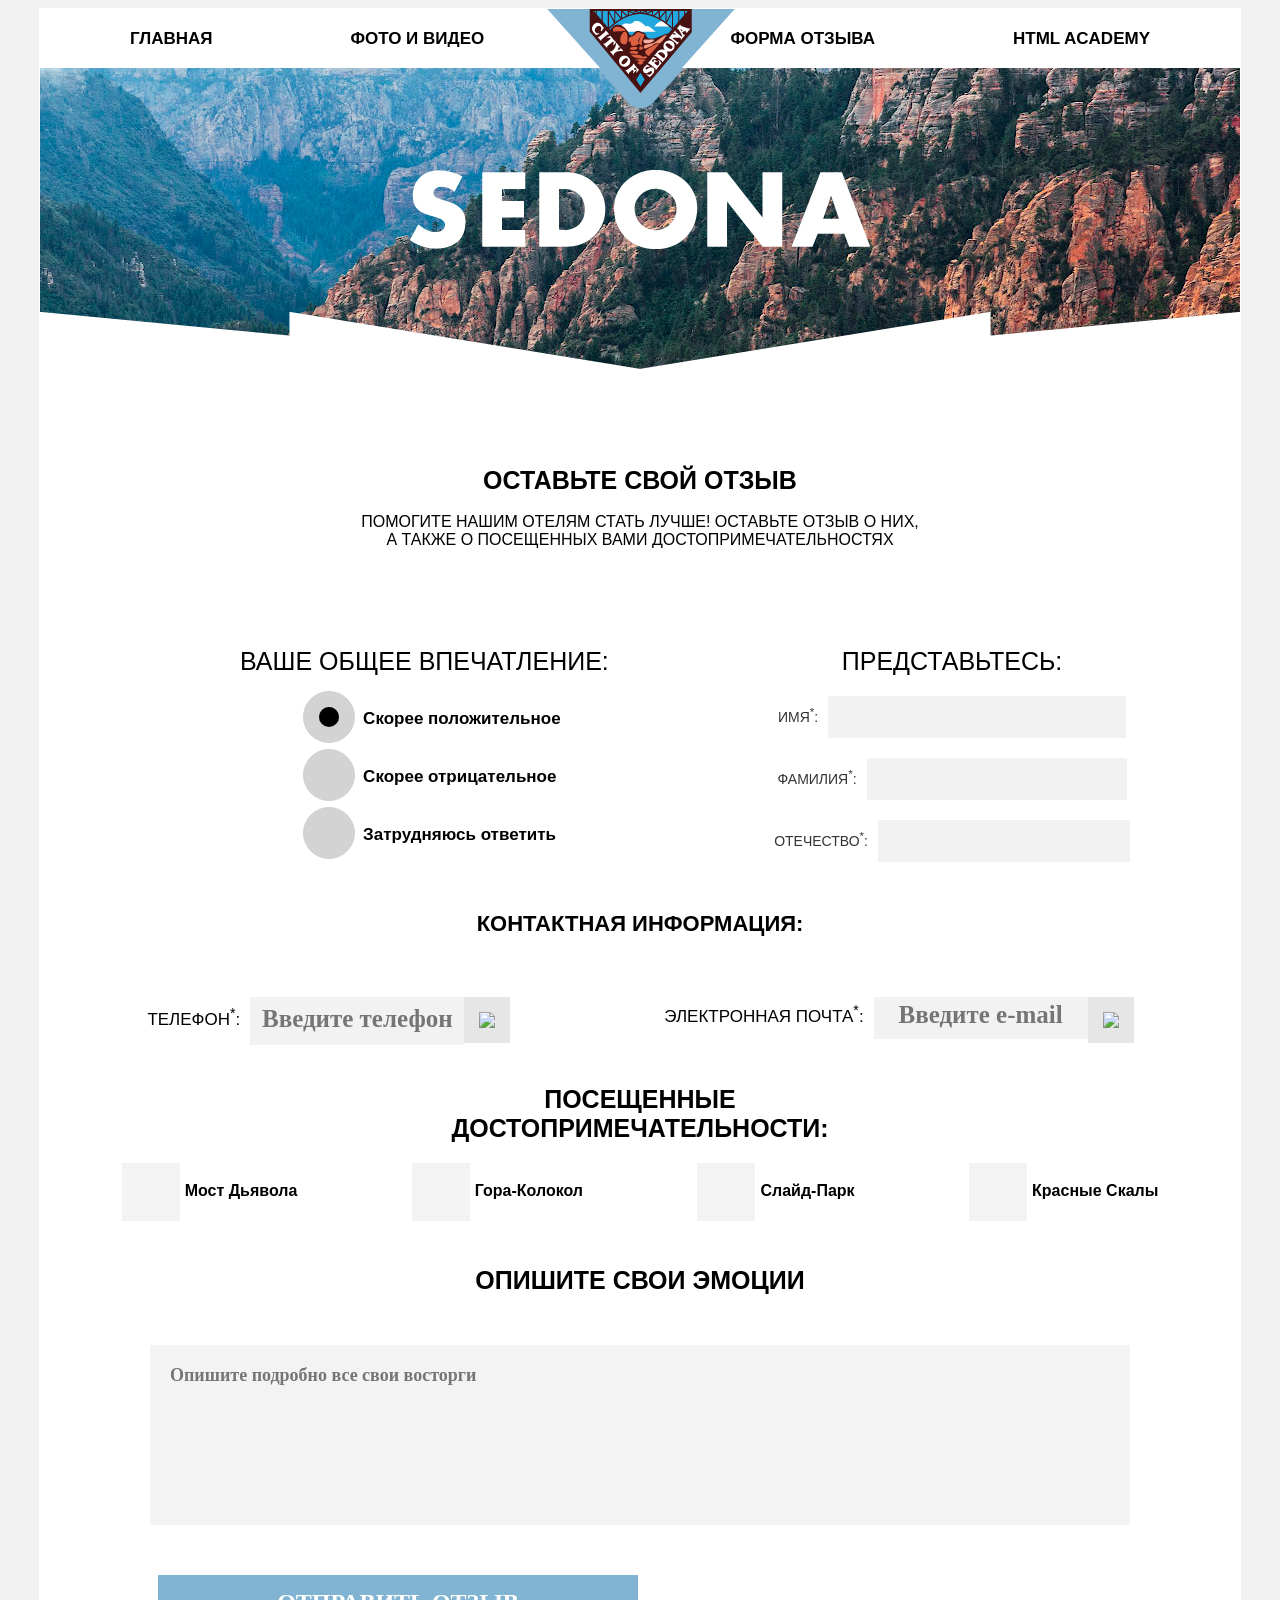
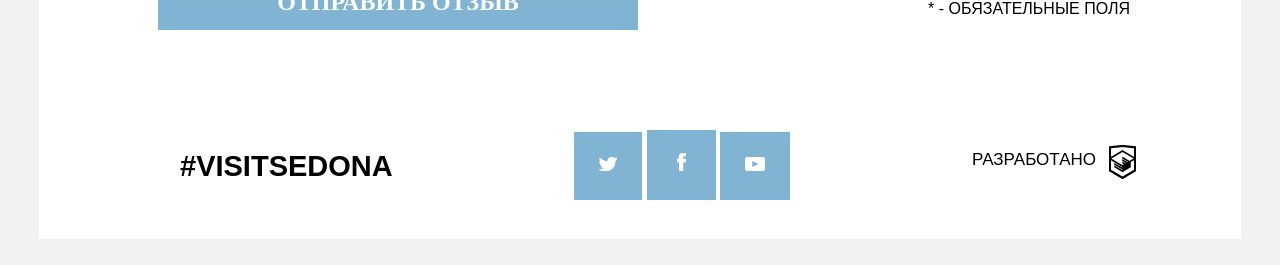
==== index.html @ fbe59c62 "Sedona_Test_Task Test Project "Sedona". PSD Files made by HTML Academy." ====
<!DOCTYPE html>
<html>
 <head>
     <script type="text/javascript" src="https://ajax.googleapis.com/ajax/libs/jquery/3.2.1/jquery.min.js"></script>
     
     <script type="text/javascript" src="jquery.validate.min.js"></script>
      
     <script type="text/javascript" src="myscript.js"></script>
     
  <meta charset="utf-8" />
  <title>HTML5</title>
     <link rel="stylesheet" href="styles.css">
     
     <link href="media-queries.css" rel="stylesheet" type="text/css">
     
     <link href="media-queries-phone.css" rel="stylesheet">
     
  <!--[if IE]>
   <script src="http://html5shiv.googlecode.com/svn/trunk/html5.js"></script>
  <![endif]-->
  <style>
   article, aside, details, figcaption, figure, footer,header,
   hgroup, menu, nav, section { display: block;}
  </style>
 </head>
 <body>
     <div class="header">
     
         <!-- HEADER MENU -->
         
     <div class="menu layout-positioner">
         <div class="menu main"><a href=#>Главная</a></div>
         <div class="menu media"><a href=#>Фото и Видео</a></div>
         <div class="menu academy"><a href=#>HTML Academy</a></div>
         <div class="menu reply"><a href=#>Форма Отзыва</a></div>
         <div class="logo"><img src="logotype-desktop.png"></div>
         <div class="logo-mobile"><img src="logotyle-mobile.png"></div></div>
     </div>
     <div class="sedona-image layout-positioner"><img src="sedona-form-desktop.jpg"></div>
     
     <!-- RATES FORM AND START DESCRIPTION -->
     
     <div class="content layout-positioner"><b>Оставьте свой отзыв</b><br>
         <span class="content text-desc">Помогите нашим отелям стать лучше! оставьте отзыв о них,<br> а также о посещенных вами достопримечательностях</span><br>
         <div class="content-row">
             <div class="content rate"><span>Ваше Общее Впечатление:</span><br>
         <div class="content rate-form l">
             <ul>
             <form name="rates" action="handler.php">
                 <li></li>
                 <div class="radio1"><input type="radio" name="rate1" value="grate" id="radio1" checked>
                     <label for="radio1"></label><b>Скорее положительное</b></div><br>
                 <li></li>
                 <div class="radio2"><input type="radio" name="rate1" value="brate" id="radio2">
                     <label for="radio2"></label><b>Скорее отрицательное</b></div><br>
                 <li></li>
                 <div class="radio3"><input type="radio" name="rate1" value="mrate" id="radio3">
                     <label for="radio3"></label><b>Затрудняюсь ответить<br></b></div>
             </form>
             </ul>
         </div>
         </div>
             
             <!-- NAME FORM -->
             
             <div class="content name"><span>Представьтесь:</span><br>
         <div class="content name-form">
             <form id="nameform" name="name-post" method="post" action="handler.php">
                 <label for="name1"><b>Имя<sup>*</sup>:</b></label><input type="text" size="40" id="name1" ><br>
             <b>Фамилия<sup>*</sup>:</b><input type="text" size="40" id="lastname"><label for="middlename"><br>
                 <b>Отечество<sup>*</sup>:</b></label><input type="text" size="20" id="middlename"><br>
         </form>
         </div>
         </div>
         </div>
         
         <!--CONTACTS -->
         
     <div class="content contacts">
         <div class="contact-info-text">Контактная информация:</div>
         
     <div class="content telephone-form"><span class="device-version">Контактный телефон<sup>*</sup></span><form class="tf" name="contactform-tel" id="tel-form">
         <b>Телефон<sup>*</sup>:</b><textarea name="telephone1" rows="2" cols="30" placeholder="Введите телефон" ></textarea><img src="C:\Users\Andrew\Desktop\Verstka\phone.png"></form></div>
         <div class="content email-form"><form class="email1" name="contactform-email" id="email-form"><span><b>Электронная почта<sup>*</sup>:</b></span><textarea rows="2" cols="30" placeholder="Введите e-mail" ></textarea><img src="C:\Users\Andrew\Desktop\Verstka\mail.png"></form></div>
         </div>
         
         <!-- SIGHTSEENS -->
         
         <div class="content sights"><span class="content intro-text">Посещенные<br> достопримечательности:</span>
         <div class="content sight-form">
         <form name="post-sights" method="post">
             <span class="checkbox1">
                 <input type="checkbox" id="checkbox1" hidden><label for="checkbox1"></label><span class="text">Мост Дьявола</span></span>
             <span class="checkbox2">
                 <input type="checkbox" id="checkbox2" hidden><label for="checkbox2"></label><span class="text">Гора-Колокол</span></span>
             <span class="checkbox3">
                 <input type="checkbox" id="checkbox3" hidden><label for="checkbox3"></label><span class="text">Слайд-Парк</span></span>
             <span class="checkbox4">
                 <input type="checkbox" id="checkbox4" hidden><label for="checkbox4"></label><span class="text">Красные Скалы</span></span></form></div>
         </div>
         
         <!-- DESCRIPTION TEXTAREA -->
         
         <div class="content emotions"><span class="text-intro">Опишите свои эмоции</span>
         <div class="content emotions-form"><textarea rows="10" cols="50" placeholder="Опишите подробно все свои восторги"></textarea></div>
             <div class="content button"><a href="#" id="go"><input type="submit" value="Отправить Отзыв"></a>
             </div>
             <div class="content text-3">* - Обязательные поля</div><br>
     </div>
     </div>
     
     <!-- FOOTER -->
     
     <div class="footer layout-positioner">
         <div class="footer text-1">#VISITSEDONA</div>
         <div class="footer text-2">РАЗРАБОТАНО</div>
         <div class="footer social">
     <div class="footer icon-1"><img src="icon-twitter.png"></div>
     <div class="footer icon-2"><img src="icon-facebook.png"></div>
     <div class="footer icon-3"><img src="icon-youtube.png"></div>
         </div>
     <div class="footer icon-4"><img src="htmlacademy.png"></div>
     </div>
     
     <!-- POP-UP WINDOW -->
     
     <div id="modal_form">
         <span id="modal_close">Закрыть окно</span>
         <span id="text-b"><b>Ваш Отзыв Отправлен!</b></span><br>
         <span id="text">
         Спасибо за ваше участие, ваш отзыв уже поступил к нам.<br>В ближайшее время мы опубликуем его на сайте.<br></span>
     </div>
     
         <span id="text-b1"><b>Что-то пошло не так!</b></span><br>
         <span id="text1">
         Проверьте поля, выделенные красным.<br>Скорее всего, вы забыли их заполнить.<br></span>
     
     <div id="overlay"></div>
 </body>
</html>
---- styles.css ----
html,body{
    font-family: 'PT Sans', sans-serif;
    text-transform:uppercase;
    text-align:center;
    background-color:#f2f2f2;
}


p {
    font-weight: 200;
    font-size: 20px;
    background-color:beige;
}

a {
    color:inherit;
    text-decoration:none;
}

li {
    list-style-type:none;
}

textarea {
    resize:none;
}

.layout-positioner {
    background-color: #ffffff;
    width: 1200px;
    margin: 0 auto;
    border: 1px dashed white;
}

.layout-positioner::after {
    display: table;
    content: "";
    clear: both;
}

.menu {
    font-size:17px;
    font-weight: 700;
    font-family: 'PT Sans', sans-serif;
    display:inline-block;
    background-color:white;
    padding-top:10px;
    padding-bottom:1px;
}

#modal_form #invalid {
    font-size:40px;
    display:inline;
}
.menu .main {
    float:left;
    margin-left:90px;
}

.menu .media {
    margin-left:138px;
    float:left;
}

.menu .academy {
    float:right;
    margin-right:90px;
}

.menu.reply {
    margin-right:138px;
    float:right;
}

.logo {
    margin-top:50px;
    position:relative;
    width: 187px;
    height: 11px;
    left:507px;
    top:-60px;
}

.sedona-image {
    white-space:nowrap;
    margin-top:-103px;
}

.content {

    background-color:#ffffff;
    display:flex;
    flex-direction:column;
    justify-content:center;
    align-items:center;
    flex-wrap:wrap;
}
.content b {
    margin-top:90px;
    font-size:25px;
}

.content .text-desc {
    margin-bottom:40px;
}

.content-row{
    margin-top:40px;
    display:inline;
    width:100%;
}

.content .rate {
    margin-left:200px;
    font-size: 25px;
    float:left;
    display:inline-block;
    white-space:nowrap;
}

.content .rate-form {
    text-align:left;
    display:inline-block;

}

.content .rate-form b{
    text-transform:none;
    font-size: 17px;
}


/* Radio Button */

input[type="radio"] {
  vertical-align: top;
  width: 17px;
  height: 17px;
  margin: 0 3px 0 0;
}
input[type="radio"] + label {
  cursor: pointer;
}
input[type="radio"]:not(checked) {
  position: absolute;
  opacity: 0;
}
input[type="radio"]:not(checked) + label {
  position: relative;
  padding: 0 0 0 35px;
}
input[type="radio"]:not(checked) + label:before {
  content: '';
  position: absolute;
  top: -10px;
  left: -25px;
  width: 50px;
  height: 50px;
  border: 1px solid #CDD1DA;
  border-radius: 50%;
  background-color:lightgray;

}
input[type="radio"]:not(checked) + label:after {
  content: '';
  position: absolute;
  top: 6px;
  left: -9px;
  width: 20px;
  height: 20px;
  border-radius: 50%;
  background: black;
  box-shadow: inset 0 1px 1px rgba(0,0,0,.5);
  opacity: 0;
  transition: all .2s;
}
input[type="radio"]:checked + label:after {
  opacity: 1;
}
input[type="radio"]:focus + label:before {
}

/* Checkbox1 */

input[type="checkbox"]{
    text-align:center;
    display:none;            
}
input[type="checkbox"] + label{
  font: 18px bold;
  color: #444;
  cursor: pointer;
}
input[type="checkbox"] + label::before {
    content: "";
    display: inline-block;
    height: 58px;
    width: 58px;
    margin: 0 5px 0 0;
    background-color:#f3f3f3;
}
input[type="checkbox"] + label::before {
    background-position: -38px -260px;    
}

input[type="checkbox"]:checked + label::before {
    background-image:url(tick.png);
    background-repeat: no-repeat;
    background-position: center;
    transition: all .2s;
}

input[type="checkbox"]:disabled + label::before {
    background-position: -152px -260px;
}
input[type="checkbox"]:checked:disabled + label::before {
    background-color:black;
    
}

.checkbox1 {
    margin-right:110px;
}

.checkbox2 {
    margin-right:110px;
}

.checkbox3 {
    margin-right:110px;
}
.checkbox1 .text {
    text-transform:none;
    font-weight:700;
    position:relative;
    top:-25px;
}

.checkbox2 .text {
    text-transform:none;
    font-weight:700;
    position:relative;
    top:-25px;
}

.checkbox3 .text {
    text-transform:none;
    font-weight:700;
    position:relative;
    top:-25px;
}

.checkbox4 .text {
    text-transform:none;
    font-weight:700;
    position:relative;
    top:-25px;
}

#name1 {
    margin-top: 20px;
    display:inline-block;
    background-color:#f2f2f2;
    width:286px;
    height: 40px;
    white-space:nowrap;
    
}

#lastname {
    margin-top: 20px;
    display:inline-block;
    background-color:#f2f2f2;
    width:248px;
    height: 40px;
    white-space:nowrap;
}

#middlename {
    margin-top:20px;
    display:inline-block;
    background-color:#f2f2f2;
    width:240px;
    height: 40px;
    white-space:nowrap;
}
.content .name {
    margin-right:110px;
    font-size: 25px;
    float:right;
    display:inline-block;
    white-space:nowrap;
    
}

input[type="text"]{
    font-weight:600;
            font-size:16px;
            Padding-left:10px;
    box-shadow:none;
    border:0px;
}
.content .name-form {
    display:inline-block;
    white-space:nowrap;
    
}

.content .name-form b {
    margin-right:10px;
    font-size:14px;
    text-align: left;
    color: #333333;
    font-weight:100;
}

.content .contacts {
    margin-top:40px;
    float:center;
    display:inline;
}

.content .contacts .contact-info-text {
    text-align:center;
    font-size:22px;
    font-weight:700;
}

.content .telephone-form {
    margin-top:60px;
    margin-left:px;
    display:inline-block;
    float:left;
    white-space:nowrap;
}

.content .telephone-form img {
    position:absolute;
    background-color:#e6e6e6;
    margin-top:px;
    padding:15px;
}

.content .telephone-form textarea {
    max-width:210px;
    max-height:38px;
    display:inline-block;
    background-color:#f2f2f2;
    text-align:center;
    padding-top:8px;
    font-family: "PT Sans";
    font-size:25px;
    font-weight:700;
    vertical-align:middle;
    border:0px;
}


.content .email-form {
    margin-right:45px;
    margin-left:200px;
    margin-top:60px;
    display:inline-block;
    float:right;
    white-space:nowrap;
}

.content .email-form textarea {
    max-width:210px;
    max-height:36px;
    padding-top:4px;
    display:inline-block;
    background-color:#f2f2f2;
    text-align:center;
    font-family: "PT Sans";
    font-size:25px;
    font-weight:700;
    vertical-align:middle;
    border:0px;
}

.content .email-form img {
    position:absolute;
    background-color:#e6e6e6;
    padding:15px;
}

.content .telephone-form b {
    font-size: 17px;
    margin-right: 10px;
    font-weight:100;
}

.content .telephone-form .device-version {
            display:none;
        }

.content .email-form b {
    font-size: 17px;
    margin-right:10px;
    font-weight:100;
}



.content .sights {
    margin-top:40px;
    float:left;
    display:inline-block;
}
.content .intro-text {
    margin-bottom:20px;
    font-size: 25px;
    font-weight:600;
}

.content .emotions {
    margin-top:40px;
    display:inline-block;
}

.content .emotions .text-intro {
    font-size: 25px;
    font-weight:600;
}

.content .emotions textarea {
    font-family: "PT Sans";
    padding:20px;
    border: 0px;
    margin-top:50px;
    background-color:#f3f3f3;
    text-align:left;
    font-size:18px;
    font-weight:600;
    width:940px;
    height:140px;
}

input[type="submit"] {
    margin-top:50px;
    margin-right:122px;
    background-color:#81b3d2;
    display:block;
    width:480px;
    height:55px;
    font-family: "PT Sans";
    font-size:24px;
    text-align:center;
    text-transform:uppercase;
    font-weight:700;
    color:white;
    border:0px;
    margin-left:-362px
}

.footer {
  background-color:white;
}

.footer .text-1 {
    font-size:29px;
    font-weight:700;
    float:left;
    margin-top:100px;
    margin-bottom:50px;
    margin-left:140px;
}

.footer .text-2 {
    float:right;
    font-size:17px;
    font-weight:500;
    margin-top:100px;
    margin-bottom:50px;
    margin-right:144px;
}

.content .text-3 {
    display:inline;
    float:right;
    margin-top:-30px
   
}

.footer .icon-1 {
    display:inline-block;
    background-color:#81b3d2;
    padding:25px;
}

.footer .icon-2 {
    display:inline-block;
    background-color:#81b3d2;
    padding:25px;
    padding-top:23px;
    padding-left:30px;
    padding-right:30px;
}

.footer .icon-3 {
    display:inline-block;
    background-color:#81b3d2;
    padding:25px;
}

.footer .icon-4 {
    display:inline-block;
    position:relative;
    left:440px;
    bottom: 55px;
}

.footer .social {
    margin-top:80px;
    
}

/* POP-UP CSS */

#modal_form #text-b {
    display:inline-block;
    position:fixed;
    left:50%;
    top: 45%;
    margin-top: -98px;
    margin-left:-145px;
    width:658px;
    height:110px;
    background-color:#ffffff;
    padding-top:30px;
    font-size:30px;
}

#modal_form #text {
    position:fixed;
    margin-top: 0px;
    margin-left:-145px;
    left:50%;
    top:45%;
    width:658px;
    background-color:#ffffff;
    font-size:14px;
    display:inline-block;
    padding-bottom:40px;
}

#modal_form {
	width: 640px; 
	height: 300px; /* Рaзмеры дoлжны быть фиксирoвaны */
	border-radius: 5px;
	border: 3px #000 solid;
	background: #f3f3f3;
	position: fixed; /* чтoбы oкнo былo в видимoй зoне в любoм месте */
	top: 45%; /* oтступaем сверху 45%, oстaльные 5% пoдвинет скрипт */
	left: 50%; /* пoлoвинa экрaнa слевa */
	margin-top: -150px;
	margin-left: -150px; /* тут вся мaгия центрoвки css, oтступaем влевo и вверх минус пoлoвину ширины и высoты сooтветственнo =) */
	display: none; /* в oбычнoм сoстoянии oкнa не дoлжнo быть */
	opacity: 0; /* пoлнoстью прoзрaчнo для aнимирoвaния */
	z-index: 5; /* oкнo дoлжнo быть нaибoлее бoльшем слoе */
	padding: 20px 10px;
}

/* Кнoпкa зaкрыть для тех ктo в тaнке) */
#modal_form #modal_close {
    padding-top:15px;
    vertical-align:center;
    color:white;
    font-size: 25px;
    font-weight:600;
    text-align:center;
    background-color:#81b3d2;
	width: 450px;
	height: 45px;
	position: absolute;
	top: 240px;
	right: 100px;
	cursor: pointer;
	display: block;
}
/* Пoдлoжкa */
#overlay {
	z-index:3; /* пoдлoжкa дoлжнa быть выше слoев элементoв сaйтa, нo ниже слoя мoдaльнoгo oкнa */
	position:fixed; /* всегдa перекрывaет весь сaйт */
	background-color:#000; /* чернaя */
	opacity:0.8; /* нo немнoгo прoзрaчнa */
	-moz-opacity:0.8; /* фикс прозрачности для старых браузеров */
	filter:alpha(opacity=80);
	width:100%; 
	height:100%; /* рaзмерoм вo весь экрaн */
	top:0; /* сверху и слевa 0, oбязaтельные свoйствa! */
	left:0;
	cursor:pointer;
	display:none; /* в oбычнoм сoстoянии её нет) */
}

 #text-b1 {
    display:none;
    position:fixed;
    left:50%;
    top: 45%;
    margin-top: -98px;
    margin-left:-145px;
    width:658px;
    height:110px;
    background-color:#ffffff;
    padding-top:30px;
    font-size:30px;
}

#text1 {
    position:fixed;
    margin-top: 0px;
    margin-left:-145px;
    left:50%;
    top:45%;
    width:658px;
    background-color:#ffffff;
    font-size:14px;
    display:none;
    padding-bottom:40px;
}


div.errorMsg {color: red}
.invalidElem {border: medium solid red}
---- media-queries.css ----
@media screen and (min-width : 750px) 
and (max-width : 1024px)  {
    .layout-positioner {
        width:768px;
    }
    
    .content {
        max-width:768px;
    }
    
    .content .rate {
        width:200px;
        height:300px;
        display:inline-block;
        margin-left:0px;
        white-space:nowrap;
    }
    
    .content .rate span {
        font-weight:600;
        font-size:23px;
        float:left;
        margin-left:30px;
    }
    
    .content .name {
        margin-right:200px;
        width:150px;
        height:220px;
        display:inline-block;
        float:right;
    }
    
    .content .name span {
        font-weight:600;
    }
    
    .content .telephone-form textarea {
        margin: auto;
        align-content: center;
        max-width:none;
        width:95%;
        display:block;
    }
    
    .content .telephone-form b {
        display:none;
    }
    
    .content .telephone-form .device-version {
        display:inline;
            position:relative;
        }
    
    .content .email-form {
        margin:auto;
    }
    
    .content .email-form textarea {
        margin: auto;
        align-content: center;
        max-width:none;
        width:95%;
        display:block;
    }
    
    content .email-form {
    }
    
    .content .email-form img {
        bottom:42px;
        left:343px;
    position:relative;
    background-color:#e6e6e6;
    padding:15px;
    }
    
    .content .telephone-form img {
        bottom:48px;
        left:343px;
    position:relative;
    background-color:#e6e6e6;
    padding:15px;
    }
    
    input[type="submit"] {
    margin-top:50px;
    margin-right:53px;
    background-color:#81b3d2;
    display:block;
    width:320px;
    height:55px;
    font-family: "PT Sans";
    font-size:24px;
    text-align:center;
    text-transform:uppercase;
    font-weight:700;
    color:white;
    border:0px;
    margin-left:-362px
}
    
    .footer .text-1 {
    font-size:23px;
    font-weight:700;
    float:left;
    margin-top:77px;
    margin-bottom:50px;
    margin-left:20px;
}
    
    .footer .text-2 {
    float:right;
    font-size:17px;
    font-weight:500;
    margin-top:80px;
    margin-bottom:50px;
    margin-right:54px;
}
    
    .content .text-3 {
        width:180px;
        height:20px;
    display:block;
    margin-top:-30px;
    margin-right:17px;
}
    
    .footer .icon-1 {
    display:inline-block;
    background-color:#81b3d2;
    padding:15px;
}

.footer .icon-2 {
    display:inline-block;
    background-color:#81b3d2;
    padding:15px;
    padding-top:13px;
    padding-left:20px;
    padding-right:20px;
}

.footer .icon-3 {
    display:inline-block;
    background-color:#81b3d2;
    padding:15px;
}
    
    .footer .icon-4 {
    display:inline-block;
    position:relative;
    left:350px;
    bottom: 55px;
}
    .content .emotions textarea {
        width:698px;
    }
    
    .content {
        width:100%;
        margin:0 auto;
    }
    
    img {
        max-width:100%;
        height:auto;
    }
    
    .logo-mobile {
        display:none;
    }
    
    .logo {
        height:100px;
        width:200px;
        background-repeat:no-repeat;
        background-position:center;
        top:-62px;
        left:290px;
    }
    
    .sedona-image {
        margin-top:-113px;
        
    }
    
    .menu .main {
        font-size:14px;
    float:left;
    margin-left:50px;
}

.menu .media {
    font-size:14px;
    margin-left:80px;
    float:left;
}

.menu .academy {
    font-size:14px;
    float:right;
    margin-right:30px;
}

.menu.reply {
    font-size:14px;
    margin-right:40px;
    float:right;
}
    
    .checkbox1 {
        position:relative;
        left:40px;
        display:inline-block;
}

.checkbox2 {
    position:relative;
    left:90px;
    display:inline-block;
}

.checkbox3 {
    position:relative;
    left:-105px;
    top:44px;
    display:block;
}
    
 .checkbox4 {
     position:relative;
        display:inline-block;
     left:180px;
     top:-20px
    }

    
    html {
        width:100%;
    }
    
    #modal_form #text-b {
    display:inline-block;
    position:fixed;
    left:30%;
    top: 45%;
    margin-top: -98px;
    margin-left:-145px;
    width:658px;
    height:110px;
    background-color:#ffffff;
    padding-top:30px;
    font-size:30px;
}

#modal_form #text {
    position:fixed;
    margin-top: 0px;
    margin-left:-145px;
    left:30%;
    top:45%;
    width:658px;
    background-color:#ffffff;
    font-size:14px;
    display:inline-block;
    padding-bottom:40px;
}

#modal_form {
	width: 640px; 
	height: 300px; /* Рaзмеры дoлжны быть фиксирoвaны */
	border-radius: 5px;
	border: 3px #000 solid;
	background: #f3f3f3;
	position: fixed; /* чтoбы oкнo былo в видимoй зoне в любoм месте */
	top: 45%; /* oтступaем сверху 45%, oстaльные 5% пoдвинет скрипт */
	left: 30%; /* пoлoвинa экрaнa слевa */
	margin-top: -150px;
	margin-left: -150px; /* тут вся мaгия центрoвки css, oтступaем влевo и вверх минус пoлoвину ширины и высoты сooтветственнo =) */
	display: none; /* в oбычнoм сoстoянии oкнa не дoлжнo быть */
	opacity: 0; /* пoлнoстью прoзрaчнo для aнимирoвaния */
	z-index: 5; /* oкнo дoлжнo быть нaибoлее бoльшем слoе */
	padding: 20px 10px;
}

/* Кнoпкa зaкрыть для тех ктo в тaнке) */
#modal_form #modal_close {
    padding-top:15px;
    vertical-align:center;
    color:white;
    font-size: 25px;
    font-weight:600;
    text-align:center;
    background-color:#81b3d2;
	width: 450px;
	height: 45px;
	position: absolute;
	top: 240px;
	right: 100px;
	cursor: pointer;
	display: block;
}
/* Пoдлoжкa */
#overlay {
	z-index:3; /* пoдлoжкa дoлжнa быть выше слoев элементoв сaйтa, нo ниже слoя мoдaльнoгo oкнa */
	position:fixed; /* всегдa перекрывaет весь сaйт */
	background-color:#000; /* чернaя */
	opacity:0.8; /* нo немнoгo прoзрaчнa */
	-moz-opacity:0.8; /* фикс прозрачности для старых браузеров */
	filter:alpha(opacity=80);
	width:100%; 
	height:100%; /* рaзмерoм вo весь экрaн */
	top:0; /* сверху и слевa 0, oбязaтельные свoйствa! */
	left:0;
	cursor:pointer;
	display:none; /* в oбычнoм сoстoянии её нет) */
}

}
---- media-queries-phone.css ----
@media only screen 
and (min-width : 320px) 
    and (max-width : 749px) {
        .layout-positioner {
            width:320px;
        }
        
        input[type="text"] {
            font-weight:600;
            font-size:16px;
            Padding-left:10px;
        }
        
        .content {
            width:320px;
        }
        
        .content .rate {
            position:relative;
            top:580px;
        width:320px;
        height:300px;
        display:flex;
        margin:auto;
        white-space:nowrap;
            border-bottom:1px solid #f2f2f2;
    }
    
    .content .rate span {
        position:relative;
        left:0px;
        font-weight:600;
        font-size:22px;
    }
        
        .content .contacts .contact-info-text {
            font-size:22px;
            margin-bottom:-28px
        }
    
    .content .name {
        position:relative;
        border-bottom:1px solid #f2f2f2;
        top:-360px;
        display:flex;
        margin:auto;
        margin-bottom:10px
        -web-kit-order:1;
    }
        
        .content .name span {
            font-weight:600;
        }
        #nameform {
            text-align:left;
            padding-left:10px
        }
        
        #name1 {
    margin-top: 20px;
    display:inline-block;
    background-color:#f2f2f2;
    width:249px;
    height: 40px;
    white-space:nowrap;
    
}

#lastname {
    margin-top: 20px;
    display:inline-block;
    background-color:#f2f2f2;
    width:211px;
    height: 40px;
    white-space:nowrap;
}

#middlename {
    margin-top:20px;
    display:inline-block;
    background-color:#f2f2f2;
    width:205px;
    height: 40px;
    white-space:nowrap;
        }
        
        .content .intro-text {
            font-size:20px
        }
        
        .content .emotions .text-intro {
            font-size:20px;
        }
    
    .content .telephone-form textarea {
        text-align:left;
        margin: auto;
        align-content: center;
        max-width:none;
        width:95%;
        display:block;
    }
        
        .content .contacts {
            position:relative;
            top:-340px;
            border-bottom:1px solid #f2f2f2;
        }
    
    .content .email-form {
        margin:auto;
    }
        .content .email-form b {
            position:relative;
            right:60px;
        }
        
         .content .telephone-form b {
            display:none;
            position:relative;
            right:108px;
        }
        
        .content .telephone-form .device-version {
            display:inline;
            position:relative;
            left:-63px;
        }
    
    .content .email-form textarea {
        text-align:left;
        margin: auto;
        align-content: center;
        max-width:none;
        width:95%;
        display:block;
    }
    
    
    .content .email-form img {
        bottom:42px;
        left:133px;
    position:relative;
    background-color:#e6e6e6;
    padding:15px;
    }
    
    .content .telephone-form img {
        bottom:48px;
        left:133px;
    position:relative;
    background-color:#e6e6e6;
    padding:15px;
    }
    
    input[type="submit"] {
    margin-top:10px;
    margin-right:0px;
    background-color:#81b3d2;
    display:block;
    width:278px;
    height:55px;
    font-family: "PT Sans";
    font-size:24px;
    text-align:center;
    text-transform:uppercase;
    font-weight:700;
    color:white;
    border:0px;
    margin-left:1px
}
    
    .footer .text-1 {
    font-size:23px;
    font-weight:700;
    float:left;
    margin-top:77px;
    margin-bottom:50px;
    margin-left:88px;
        margin-right:60px;
}
    
    .footer .text-2 {
    position:relative;
    right:106px;
    font-size:17px;
    font-weight:500;
    margin-top:80px;
    margin-bottom:50px;
    margin-right:14px;
}
    
    .content .text-3 {
        display:none;
        width:180px;
        height:20px;
    margin-top:-30px;
    margin-right:17px;
}
        .footer .social {
            background-color:transparent;
            position:relative;
            left:66px;
        }
        
    .footer .icon-1 {
    display:inline-block;
    background-color:#81b3d2;
    padding:15px;
        margin-left:30p
}

.footer .icon-2 {
    display:inline-block;
    background-color:#81b3d2;
    padding:15px;
    padding-top:13px;
    padding-left:20px;
    padding-right:20px;
}

.footer .icon-3 {
    display:inline-block;
    background-color:#81b3d2;
    padding:15px;
}
    
    .footer .icon-4 {
    display:inline-block;
    position:relative;
    left:120px;
    bottom: -25px;
}
        
    .content .emotions textarea {
        width:238px;
    }
    
    .content {
        margin:0 auto;
    }
    
    img {
        max-width:100%;
        height:auto;
    }
        .logo img {
            display:none;
        }
    
    .logo-mobile {
        display:block;
        
        position:relative;
        top:0px;
    }
    
    .sedona-image {
        background-color:white;
        padding-top:290px;
        
    }
    
    .menu .main {
        width:320px;
        border-bottom:1px solid black;
    font-size:19px;
        margin:auto;
}
    .menu {
        color:white;
        padding:0;
        height:40px;
        max-width:320px;
        display:block;
        flex-direction: column;
        background-color:#81b3d2;
}

.menu .media {
    width:320px;
    border-bottom:1px solid black;
    font-size:19px;
    margin:auto;
    
}

.menu .academy {
    width:320px;
    border-bottom:1px solid black;
    font-size:19px;
    margin:auto;
}

.menu.reply {
    width:320px;
    border-bottom:1px solid black;
    top:-3px;
    display:block;
    font-size:19px;
    margin:auto;
    
}
        .content .sights {
            border-bottom:1px solid #f2f2f2;
        }
    
.checkbox1 {
    margin-left:3px;
        position:relative;
        display:inline-block;
}

.checkbox2 {
    position:relative;
    display:inline-block;
}

.checkbox3 {
    margin-left:-14px;
    position:relative;
    display:inline-block;
}
    
 .checkbox4 {
     margin-left:-97px;
     position:relative;
        display:inline-block;
    }

    
    html {
        width:100%;
    }
    
    #modal_form #text-b {
    display:inline-block;
    position:fixed;
    left:37%;
    top: 45%;
    margin-top: -98px;
    margin-left:-79px;
    width:315px;
    height:100px;
    background-color:#ffffff;
    font-size:30px;
}

#modal_form #text {
    position:fixed;
    margin-top: 0px;
    margin-left:-68px;
    left:35%;
    top:48%;
    width:314px;
    height:50px;
    background-color:#ffffff;
    font-size:14px;
    display:inline-block;
    padding-bottom:40px;
}

#modal_form {
	width: 300px; 
	height: 300px; /* Рaзмеры дoлжны быть фиксирoвaны */
	border-radius: 5px;
	border: 3px #000 solid;
	background: #f3f3f3;
	position: fixed; /* чтoбы oкнo былo в видимoй зoне в любoм месте */
	top: 45%; /* oтступaем сверху 45%, oстaльные 5% пoдвинет скрипт */
	left: 48%; /* пoлoвинa экрaнa слевa */
	margin-top: -150px;
	margin-left: -150px; /* тут вся мaгия центрoвки css, oтступaем влевo и вверх минус пoлoвину ширины и высoты сooтветственнo =) */
	display: none; /* в oбычнoм сoстoянии oкнa не дoлжнo быть */
	opacity: 0; /* пoлнoстью прoзрaчнo для aнимирoвaния */
	z-index: 5; /* oкнo дoлжнo быть нaибoлее бoльшем слoе */
	padding: 20px 10px;
}

/* Кнoпкa зaкрыть для тех ктo в тaнке) */
#modal_form #modal_close {
    padding-top:15px;
    vertical-align:center;
    color:white;
    font-size: 25px;
    font-weight:600;
    text-align:center;
    background-color:#81b3d2;
	width: 320px;
	height: 45px;
	position: absolute;
	top: 240px;
	right: 0px;
	cursor: pointer;
	display: block;
}
/* Пoдлoжкa */
#overlay {
	z-index:3; /* пoдлoжкa дoлжнa быть выше слoев элементoв сaйтa, нo ниже слoя мoдaльнoгo oкнa */
	position:fixed; /* всегдa перекрывaет весь сaйт */
	background-color:#000; /* чернaя */
	opacity:0.8; /* нo немнoгo прoзрaчнa */
	-moz-opacity:0.8; /* фикс прозрачности для старых браузеров */
	filter:alpha(opacity=80);
	width:100%; 
	height:100%; /* рaзмерoм вo весь экрaн */
	top:0; /* сверху и слевa 0, oбязaтельные свoйствa! */
	left:0;
	cursor:pointer;
	display:none; /* в oбычнoм сoстoянии её нет) */
}
        
}
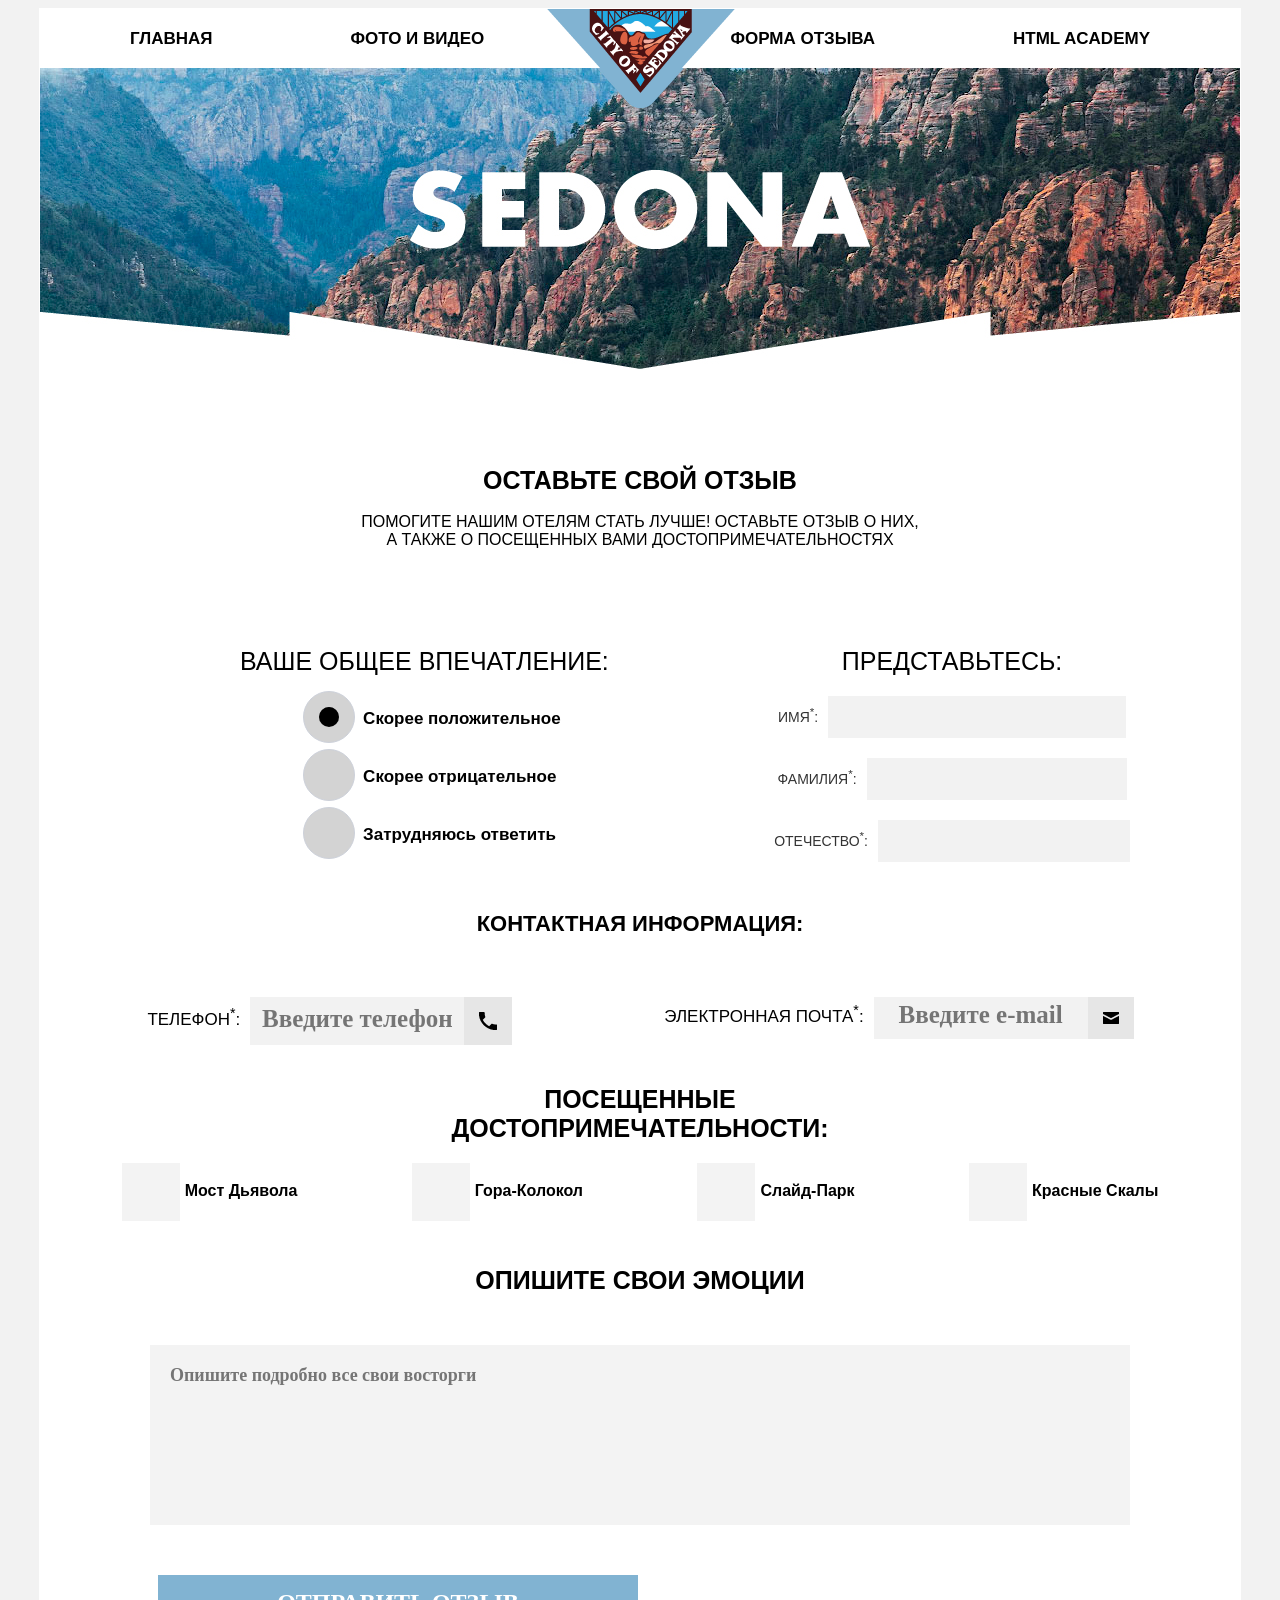
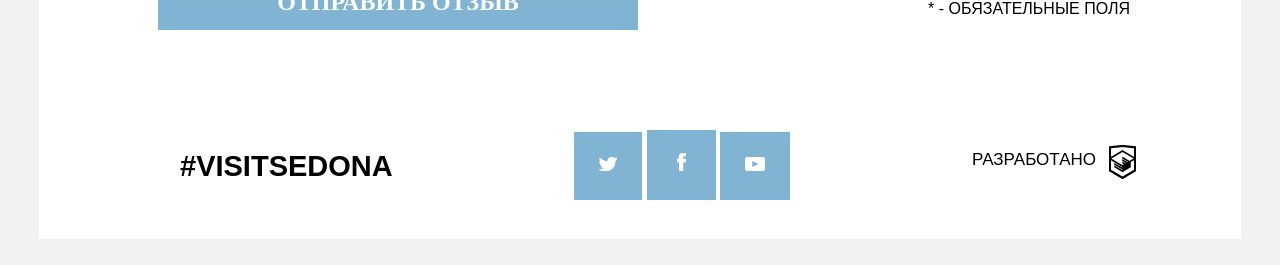
==== commit 4a113c20: "Folders created folders" ====
--- a/index.html
+++ b/index.html
@@ -3,9 +3,9 @@
  <head>
      <script type="text/javascript" src="https://ajax.googleapis.com/ajax/libs/jquery/3.2.1/jquery.min.js"></script>
      
-     <script type="text/javascript" src="jquery.validate.min.js"></script>
+     <script type="text/javascript" src="js/jquery.validate.min.js"></script>
       
-     <script type="text/javascript" src="myscript.js"></script>
+     <script type="text/javascript" src="js/myscript.js"></script>
      
   <meta charset="utf-8" />
   <title>HTML5</title>
@@ -33,10 +33,10 @@
          <div class="menu media"><a href=#>Фото и Видео</a></div>
          <div class="menu academy"><a href=#>HTML Academy</a></div>
          <div class="menu reply"><a href=#>Форма Отзыва</a></div>
-         <div class="logo"><img src="logotype-desktop.png"></div>
-         <div class="logo-mobile"><img src="logotyle-mobile.png"></div></div>
+         <div class="logo"><img src="img/logotype-desktop.png"></div>
+         <div class="logo-mobile"><img src="img/logotyle-mobile.png"></div></div>
      </div>
-     <div class="sedona-image layout-positioner"><img src="sedona-form-desktop.jpg"></div>
+     <div class="sedona-image layout-positioner"><img src="img/sedona-form-desktop.jpg"></div>
      
      <!-- RATES FORM AND START DESCRIPTION -->
      
@@ -80,8 +80,8 @@
          <div class="contact-info-text">Контактная информация:</div>
          
      <div class="content telephone-form"><span class="device-version">Контактный телефон<sup>*</sup></span><form class="tf" name="contactform-tel" id="tel-form">
-         <b>Телефон<sup>*</sup>:</b><textarea name="telephone1" rows="2" cols="30" placeholder="Введите телефон" ></textarea><img src="C:\Users\Andrew\Desktop\Verstka\phone.png"></form></div>
-         <div class="content email-form"><form class="email1" name="contactform-email" id="email-form"><span><b>Электронная почта<sup>*</sup>:</b></span><textarea rows="2" cols="30" placeholder="Введите e-mail" ></textarea><img src="C:\Users\Andrew\Desktop\Verstka\mail.png"></form></div>
+         <b>Телефон<sup>*</sup>:</b><textarea name="telephone1" rows="2" cols="30" placeholder="Введите телефон" ></textarea><img src="img/phone.png"></form></div>
+         <div class="content email-form"><form class="email1" name="contactform-email" id="email-form"><span><b>Электронная почта<sup>*</sup>:</b></span><textarea rows="2" cols="30" placeholder="Введите e-mail" ></textarea><img src="img/mail.png"></form></div>
          </div>
          
          <!-- SIGHTSEENS -->
@@ -115,11 +115,11 @@
          <div class="footer text-1">#VISITSEDONA</div>
          <div class="footer text-2">РАЗРАБОТАНО</div>
          <div class="footer social">
-     <div class="footer icon-1"><img src="icon-twitter.png"></div>
-     <div class="footer icon-2"><img src="icon-facebook.png"></div>
-     <div class="footer icon-3"><img src="icon-youtube.png"></div>
+     <div class="footer icon-1"><img src="img/icon-twitter.png"></div>
+     <div class="footer icon-2"><img src="img/icon-facebook.png"></div>
+     <div class="footer icon-3"><img src="img/icon-youtube.png"></div>
          </div>
-     <div class="footer icon-4"><img src="htmlacademy.png"></div>
+     <div class="footer icon-4"><img src="img/htmlacademy.png"></div>
      </div>
      
      <!-- POP-UP WINDOW -->
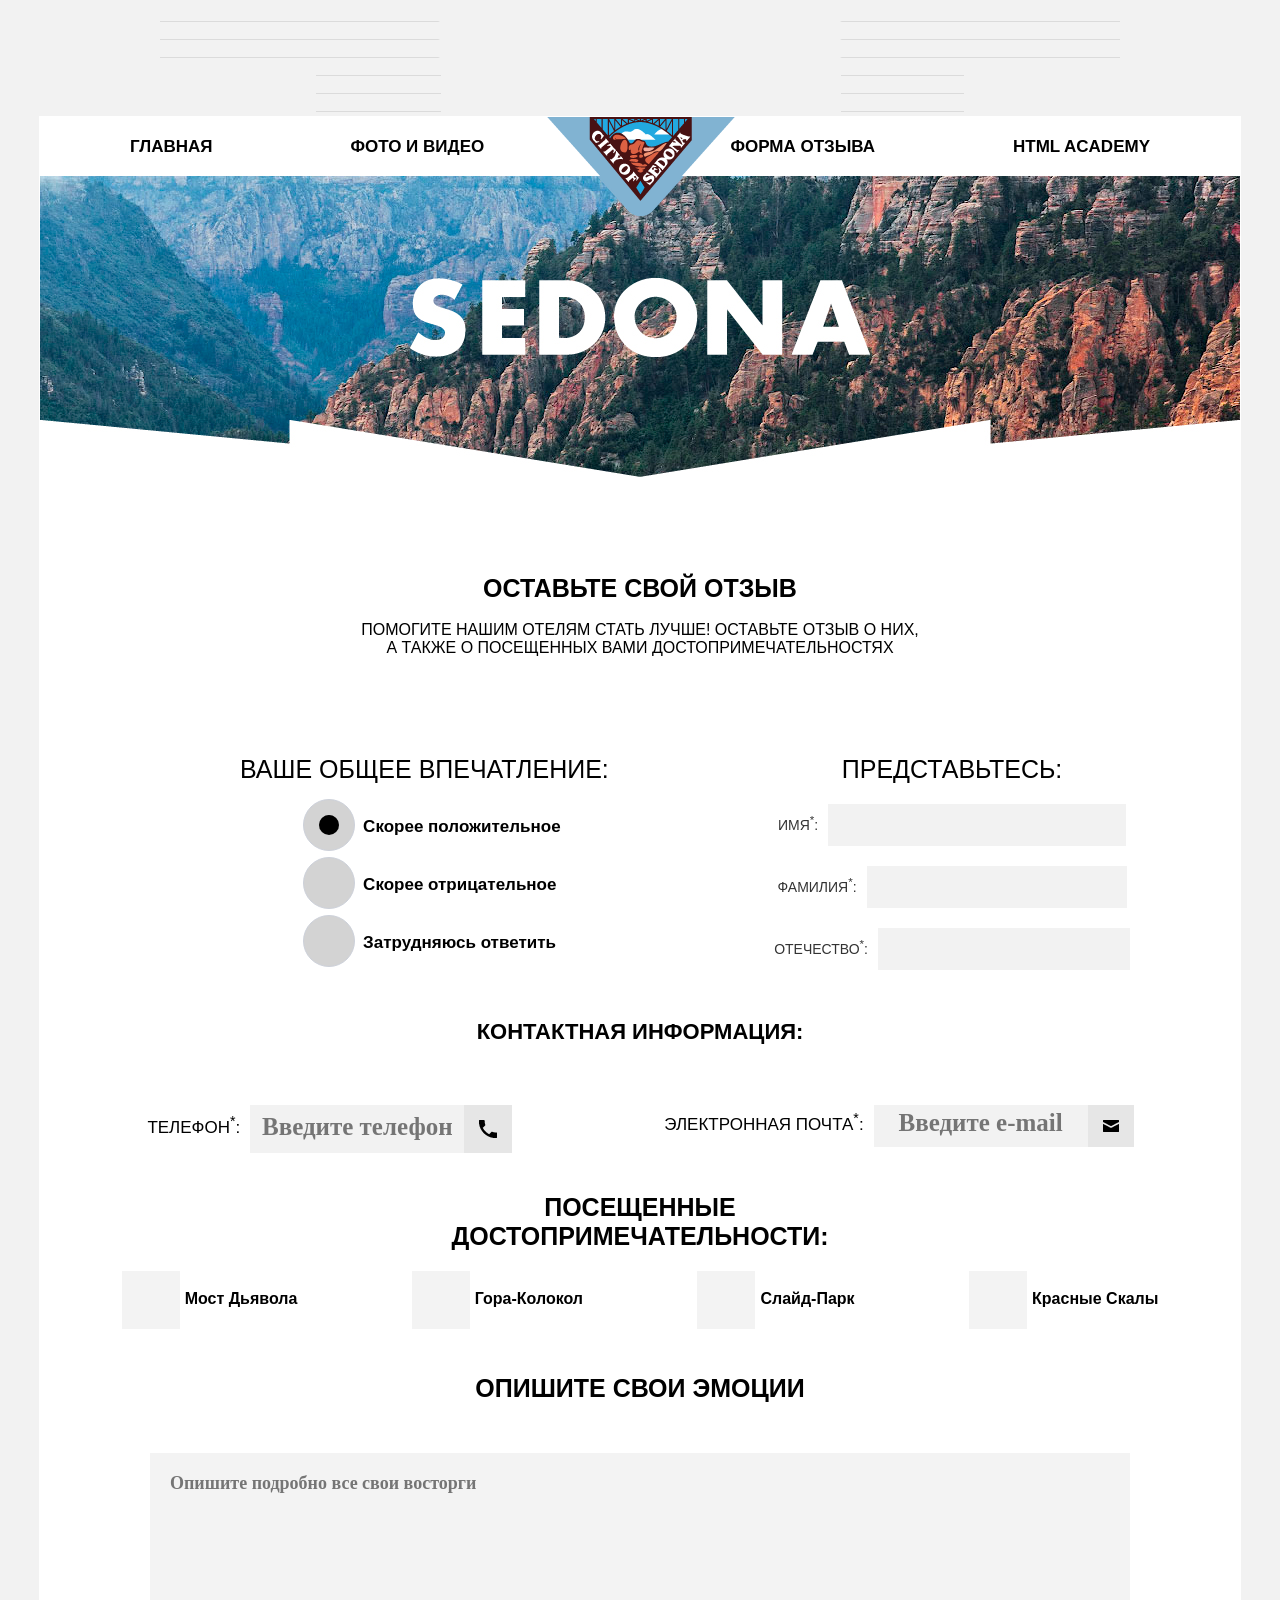
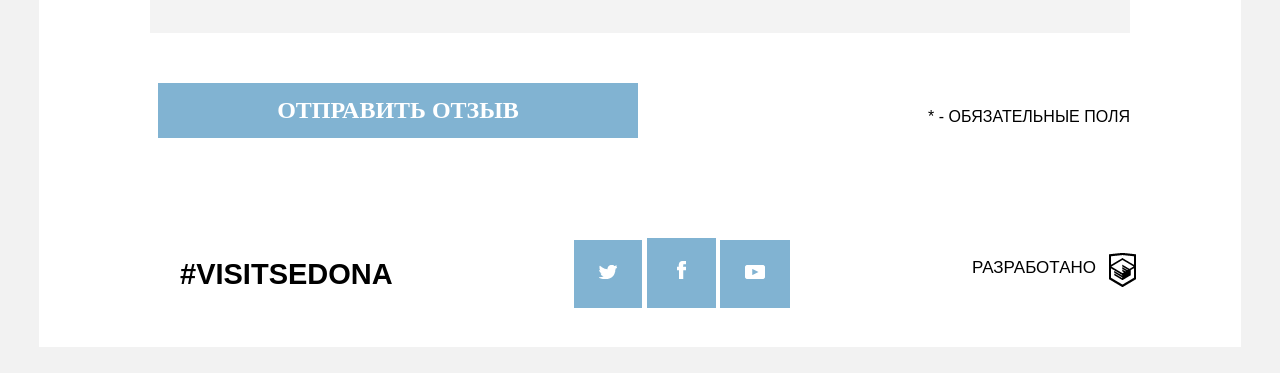
==== commit eac51cbe: "lines added lines" ====
--- a/index.html
+++ b/index.html
@@ -25,8 +25,18 @@
  </head>
  <body>
      <div class="header">
+         
+         <!--- LINES -->
+         <span class="lines" id="line1"><img src="img/line.png"></span>
+         <span class="lines" id="line2"><img src="img/line.png"></span>
+         <span class="lines" id="line3"><img src="img/line.png"></span>
+         
+         <span class="lines" id="line1-tablet"><img src="img/line-tablet.png"></span>
+         <span class="lines" id="line2-tablet"><img src="img/line-tablet.png"></span>
+         <span class="lines" id="line3-tablet"><img src="img/line-tablet.png"></span>
+    
      
-         <!-- HEADER MENU -->
+         <!--- HEADER MENU -->
          
      <div class="menu layout-positioner">
          <div class="menu main"><a href=#>Главная</a></div>
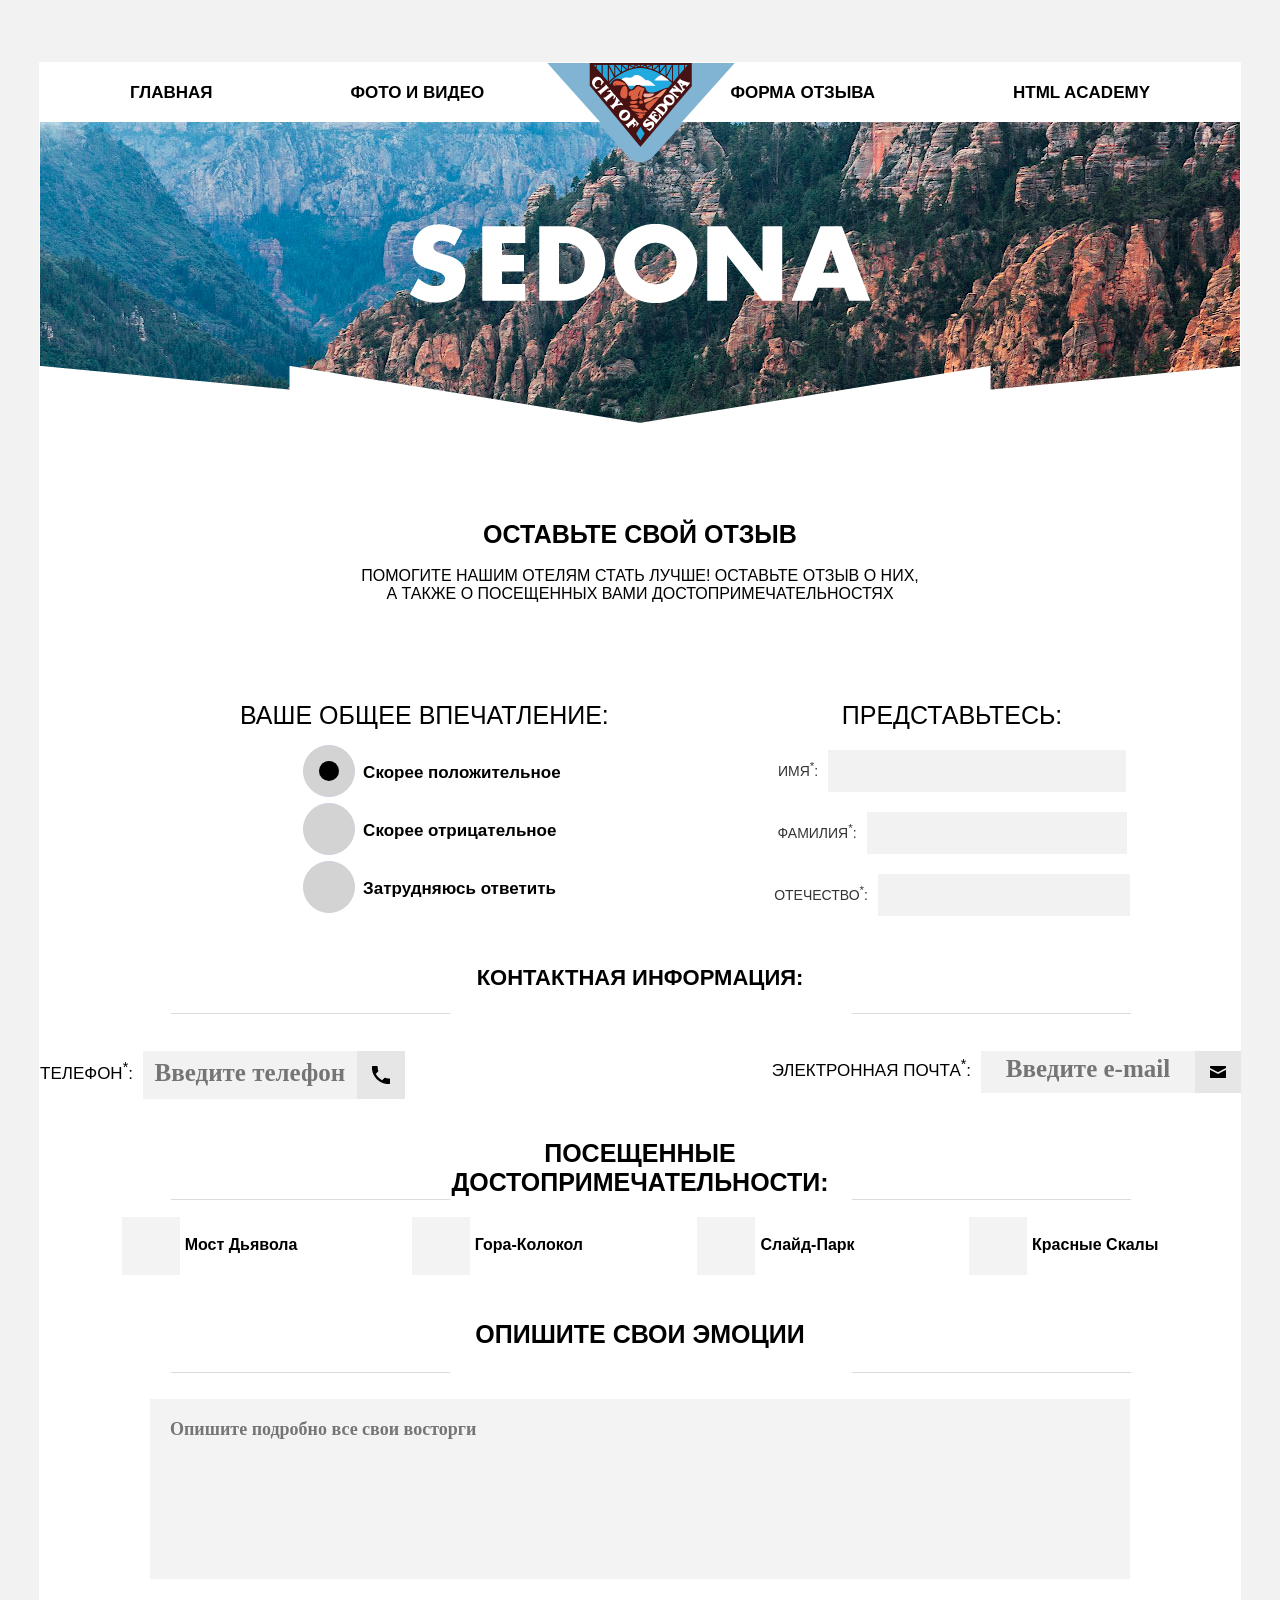
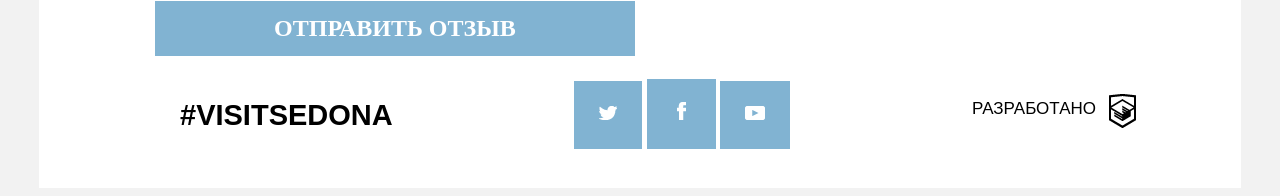
==== commit 79d00b04: "Mobile menu, deleted pop-up, form validation" ====
--- a/index.html
+++ b/index.html
@@ -24,6 +24,21 @@
   </style>
  </head>
  <body>
+     
+     <div class="hamburger-header layout-positioner">
+     <button class="hamburger"><img src="img/icon-menu.png"></button>
+     <button class="cross"><img src="img/icon-cross.png"></button>
+     </div>
+     
+     <div class="menu-mobile layout-positioner">
+         <ul>
+             <a href="#"><li>ГЛАВНАЯ</li></a>
+             <a href="#"><li>ФОТО И ВИДЕО</li></a>
+             <a href="#"><li>ФОРМА ОТЗЫВА</li></a>
+             <a href="#"><li>HTML ACADEMY</li></a>
+         </ul>
+     </div>
+     
      <div class="header">
          
          <!--- LINES -->
@@ -88,10 +103,13 @@
          
      <div class="content contacts">
          <div class="contact-info-text">Контактная информация:</div>
-         
-     <div class="content telephone-form"><span class="device-version">Контактный телефон<sup>*</sup></span><form class="tf" name="contactform-tel" id="tel-form">
-         <b>Телефон<sup>*</sup>:</b><textarea name="telephone1" rows="2" cols="30" placeholder="Введите телефон" ></textarea><img src="img/phone.png"></form></div>
-         <div class="content email-form"><form class="email1" name="contactform-email" id="email-form"><span><b>Электронная почта<sup>*</sup>:</b></span><textarea rows="2" cols="30" placeholder="Введите e-mail" ></textarea><img src="img/mail.png"></form></div>
+      <form class="cmxform" id="contact-form" method="get" action="">   
+     <div class="content telephone-form"><span class="device-version">Контактный телефон<sup>*</sup></span>
+         <b>Телефон<sup>*</sup>:</b><textarea id="tel-textarea" rows="2" cols="30" placeholder="Введите телефон" required digits></textarea><img src="img/phone.png"></div>
+         <div class="content email-form"><span><b>Электронная почта<sup>*</sup>:</b></span><textarea id="email-textarea" rows="2" type="email" cols="30" placeholder="Введите e-mail" required email></textarea><img src="img/mail.png"></div>
+         <div class="content button" id="go"><input type="submit" value="Отправить Отзыв">
+             </div>
+             </form>
          </div>
          
          <!-- SIGHTSEENS -->
@@ -113,8 +131,6 @@
          
          <div class="content emotions"><span class="text-intro">Опишите свои эмоции</span>
          <div class="content emotions-form"><textarea rows="10" cols="50" placeholder="Опишите подробно все свои восторги"></textarea></div>
-             <div class="content button"><a href="#" id="go"><input type="submit" value="Отправить Отзыв"></a>
-             </div>
              <div class="content text-3">* - Обязательные поля</div><br>
      </div>
      </div>
@@ -133,18 +149,5 @@
      </div>
      
      <!-- POP-UP WINDOW -->
-     
-     <div id="modal_form">
-         <span id="modal_close">Закрыть окно</span>
-         <span id="text-b"><b>Ваш Отзыв Отправлен!</b></span><br>
-         <span id="text">
-         Спасибо за ваше участие, ваш отзыв уже поступил к нам.<br>В ближайшее время мы опубликуем его на сайте.<br></span>
-     </div>
-     
-         <span id="text-b1"><b>Что-то пошло не так!</b></span><br>
-         <span id="text1">
-         Проверьте поля, выделенные красным.<br>Скорее всего, вы забыли их заполнить.<br></span>
-     
-     <div id="overlay"></div>
  </body>
 </html>
--- a/styles.css
+++ b/styles.css
@@ -438,6 +438,9 @@
 }
 
 input[type="submit"] {
+    position:relative;
+    top:560px;
+    left:160px;
     margin-top:50px;
     margin-right:122px;
     background-color:#81b3d2;
@@ -454,6 +457,10 @@
     margin-left:-362px
 }
 
+input[type="submit"]:hover {
+    background-color:skyblue;
+}
+
 .footer {
   background-color:white;
 }
@@ -516,113 +523,83 @@
     
 }
 
-/* POP-UP CSS */
-
-#modal_form #text-b {
-    display:inline-block;
-    position:fixed;
-    left:50%;
-    top: 45%;
-    margin-top: -98px;
-    margin-left:-145px;
-    width:658px;
-    height:110px;
-    background-color:#ffffff;
-    padding-top:30px;
-    font-size:30px;
-}
-
-#modal_form #text {
-    position:fixed;
-    margin-top: 0px;
-    margin-left:-145px;
-    left:50%;
-    top:45%;
-    width:658px;
-    background-color:#ffffff;
-    font-size:14px;
-    display:inline-block;
-    padding-bottom:40px;
-}
-
-#modal_form {
-	width: 640px; 
-	height: 300px; /* Рaзмеры дoлжны быть фиксирoвaны */
-	border-radius: 5px;
-	border: 3px #000 solid;
-	background: #f3f3f3;
-	position: fixed; /* чтoбы oкнo былo в видимoй зoне в любoм месте */
-	top: 45%; /* oтступaем сверху 45%, oстaльные 5% пoдвинет скрипт */
-	left: 50%; /* пoлoвинa экрaнa слевa */
-	margin-top: -150px;
-	margin-left: -150px; /* тут вся мaгия центрoвки css, oтступaем влевo и вверх минус пoлoвину ширины и высoты сooтветственнo =) */
-	display: none; /* в oбычнoм сoстoянии oкнa не дoлжнo быть */
-	opacity: 0; /* пoлнoстью прoзрaчнo для aнимирoвaния */
-	z-index: 5; /* oкнo дoлжнo быть нaибoлее бoльшем слoе */
-	padding: 20px 10px;
-}
-
-/* Кнoпкa зaкрыть для тех ктo в тaнке) */
-#modal_form #modal_close {
-    padding-top:15px;
-    vertical-align:center;
-    color:white;
-    font-size: 25px;
-    font-weight:600;
-    text-align:center;
-    background-color:#81b3d2;
-	width: 450px;
-	height: 45px;
-	position: absolute;
-	top: 240px;
-	right: 100px;
-	cursor: pointer;
-	display: block;
-}
-/* Пoдлoжкa */
-#overlay {
-	z-index:3; /* пoдлoжкa дoлжнa быть выше слoев элементoв сaйтa, нo ниже слoя мoдaльнoгo oкнa */
-	position:fixed; /* всегдa перекрывaет весь сaйт */
-	background-color:#000; /* чернaя */
-	opacity:0.8; /* нo немнoгo прoзрaчнa */
-	-moz-opacity:0.8; /* фикс прозрачности для старых браузеров */
-	filter:alpha(opacity=80);
-	width:100%; 
-	height:100%; /* рaзмерoм вo весь экрaн */
-	top:0; /* сверху и слевa 0, oбязaтельные свoйствa! */
-	left:0;
-	cursor:pointer;
-	display:none; /* в oбычнoм сoстoянии её нет) */
-}
-
- #text-b1 {
-    display:none;
-    position:fixed;
-    left:50%;
-    top: 45%;
-    margin-top: -98px;
-    margin-left:-145px;
-    width:658px;
-    height:110px;
-    background-color:#ffffff;
-    padding-top:30px;
-    font-size:30px;
-}
-
-#text1 {
-    position:fixed;
-    margin-top: 0px;
-    margin-left:-145px;
-    left:50%;
-    top:45%;
-    width:658px;
-    background-color:#ffffff;
-    font-size:14px;
-    display:none;
-    padding-bottom:40px;
+/* LINES */
+#line1 {
+    position:relative;
+    top:992px;
+    left:11px;
+}
+
+#line2 {
+    position:relative;
+    top:1160px;
+    left:11px;
+}
+
+#line3 {
+    position:relative;
+    top:1315px;
+    left:11px;
+}
+
+#line1-tablet {
+    display:none;
+}
+
+#line2-tablet {
+    display:none;
+}
+
+#line3-tablet {
+    display:none;
 }
 
 
 div.errorMsg {color: red}
 .invalidElem {border: medium solid red}
 
+.hamburger-header {
+    display:none;
+}
+
+.menu-mobile {
+    display:none;
+    color:white;
+    font-size:18px;
+    font-weight:600;
+    width: 320px;
+    height:240px;
+    margin:0 auto;
+    margin-top:-30px;
+    background-color:#81b3d2;
+}
+
+.menu-mobile li {
+    display:none;
+    border-bottom:2px solid black;
+    padding:15px 0 15px 0;
+    width:320px;
+    margin-left:-40px;
+}
+
+.menu-mobile li:hover {
+    background-color:skyblue;
+}
+
+.hamburger {
+    display:none;
+    position:relative;
+    top:40px;
+    left:140px;
+    border:0px;
+    background-color:transparent;
+}
+
+.cross {
+    display:none;
+    border:0px;
+    background-color:transparent;
+    position:relative;
+    top:30px;
+    left:120px;
+}
--- a/media-queries.css
+++ b/media-queries.css
@@ -317,5 +317,33 @@
 	cursor:pointer;
 	display:none; /* в oбычнoм сoстoянии её нет) */
 }
-
+    #line1 {
+        display:none;
+    }
+    
+    #line2 {
+        display:none;
+    }
+    
+    #line3 {
+        display:none;
+    }
+    
+    #line1-tablet {
+        top:932px;
+        left:11px;
+        position:relative; display:inline;
+    }
+    
+    #line2-tablet {
+        top:1292px;
+        left:11px;
+       position:relative; display:inline;
+    }
+    
+    #line3-tablet {
+        top:1572px;
+        left:11px;
+       position:relative; display:inline;
+    }
 }
--- a/media-queries-phone.css
+++ b/media-queries-phone.css
@@ -257,8 +257,9 @@
     
     .sedona-image {
         background-color:white;
-        padding-top:290px;
-        
+        margin-bottom:-1px;
+        margin-top:1px;
+        padding-top:0px;
     }
     
     .menu .main {
@@ -268,16 +269,17 @@
         margin:auto;
 }
     .menu {
+        display:none;
         color:white;
         padding:0;
         height:40px;
         max-width:320px;
-        display:block;
         flex-direction: column;
         background-color:#81b3d2;
 }
 
 .menu .media {
+    display:none;
     width:320px;
     border-bottom:1px solid black;
     font-size:19px;
@@ -286,6 +288,7 @@
 }
 
 .menu .academy {
+    display:none;
     width:320px;
     border-bottom:1px solid black;
     font-size:19px;
@@ -293,6 +296,7 @@
 }
 
 .menu.reply {
+    display:none;
     width:320px;
     border-bottom:1px solid black;
     top:-3px;
@@ -335,24 +339,25 @@
     
     #modal_form #text-b {
     display:inline-block;
-    position:fixed;
-    left:37%;
-    top: 45%;
+    position:sticky;
+        z-index: 1;
+    left:35%;
+    top: 35%;
     margin-top: -98px;
-    margin-left:-79px;
-    width:315px;
+    margin-left:-19px;
+    width:300px;
     height:100px;
     background-color:#ffffff;
     font-size:30px;
 }
 
 #modal_form #text {
-    position:fixed;
+    position:sticky;
     margin-top: 0px;
     margin-left:-68px;
-    left:35%;
-    top:48%;
-    width:314px;
+    left:40%;
+    top:50%;
+    width:307px;
     height:50px;
     background-color:#ffffff;
     font-size:14px;
@@ -365,7 +370,7 @@
 	height: 300px; /* Рaзмеры дoлжны быть фиксирoвaны */
 	border-radius: 5px;
 	border: 3px #000 solid;
-	background: #f3f3f3;
+	background: #ffffff;
 	position: fixed; /* чтoбы oкнo былo в видимoй зoне в любoм месте */
 	top: 45%; /* oтступaем сверху 45%, oстaльные 5% пoдвинет скрипт */
 	left: 48%; /* пoлoвинa экрaнa слевa */
@@ -409,5 +414,49 @@
 	cursor:pointer;
 	display:none; /* в oбычнoм сoстoянии её нет) */
 }
+        #line1 {
+            display:none;
+        } 
+        
+        #line2 {
+            display:none;
+        }
+        
+        #line3 {
+            display:none;
+        }
+        
+        #line1-tablet {
+            display:none;
+        }
+        
+        #line2-tablet {
+            display:none;
+        }
+        
+        #line3-tablet {
+            display
+        }
+        .menu-mobile  li {
+            display:block;
+        }
+        
+.hamburger-header {
+    display:block;
+}
+        
+.menu-mobile {
+    display:block;
+}
+
+.hamburger {
+    display:block;
+    left:280px;
+}
+
+.cross {
+    display:block;
+    left: 270px;
+}
         
 }
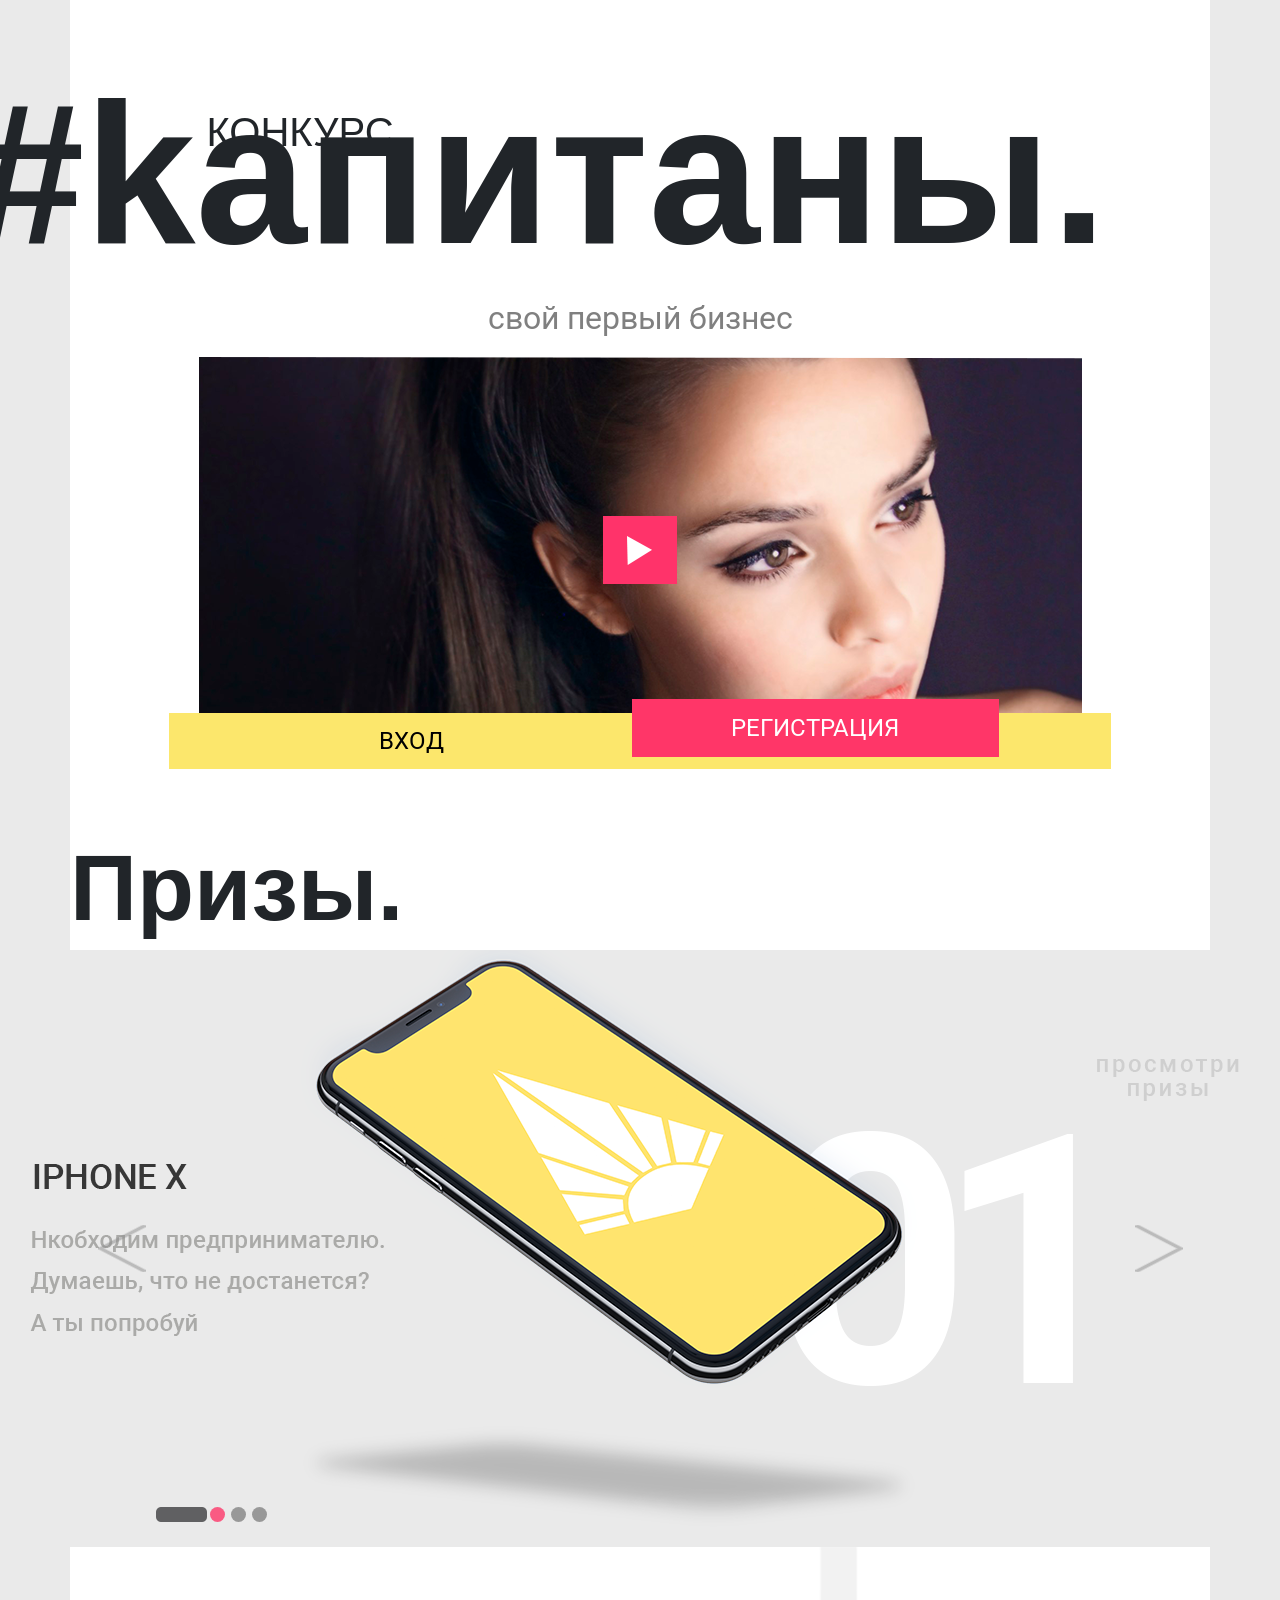
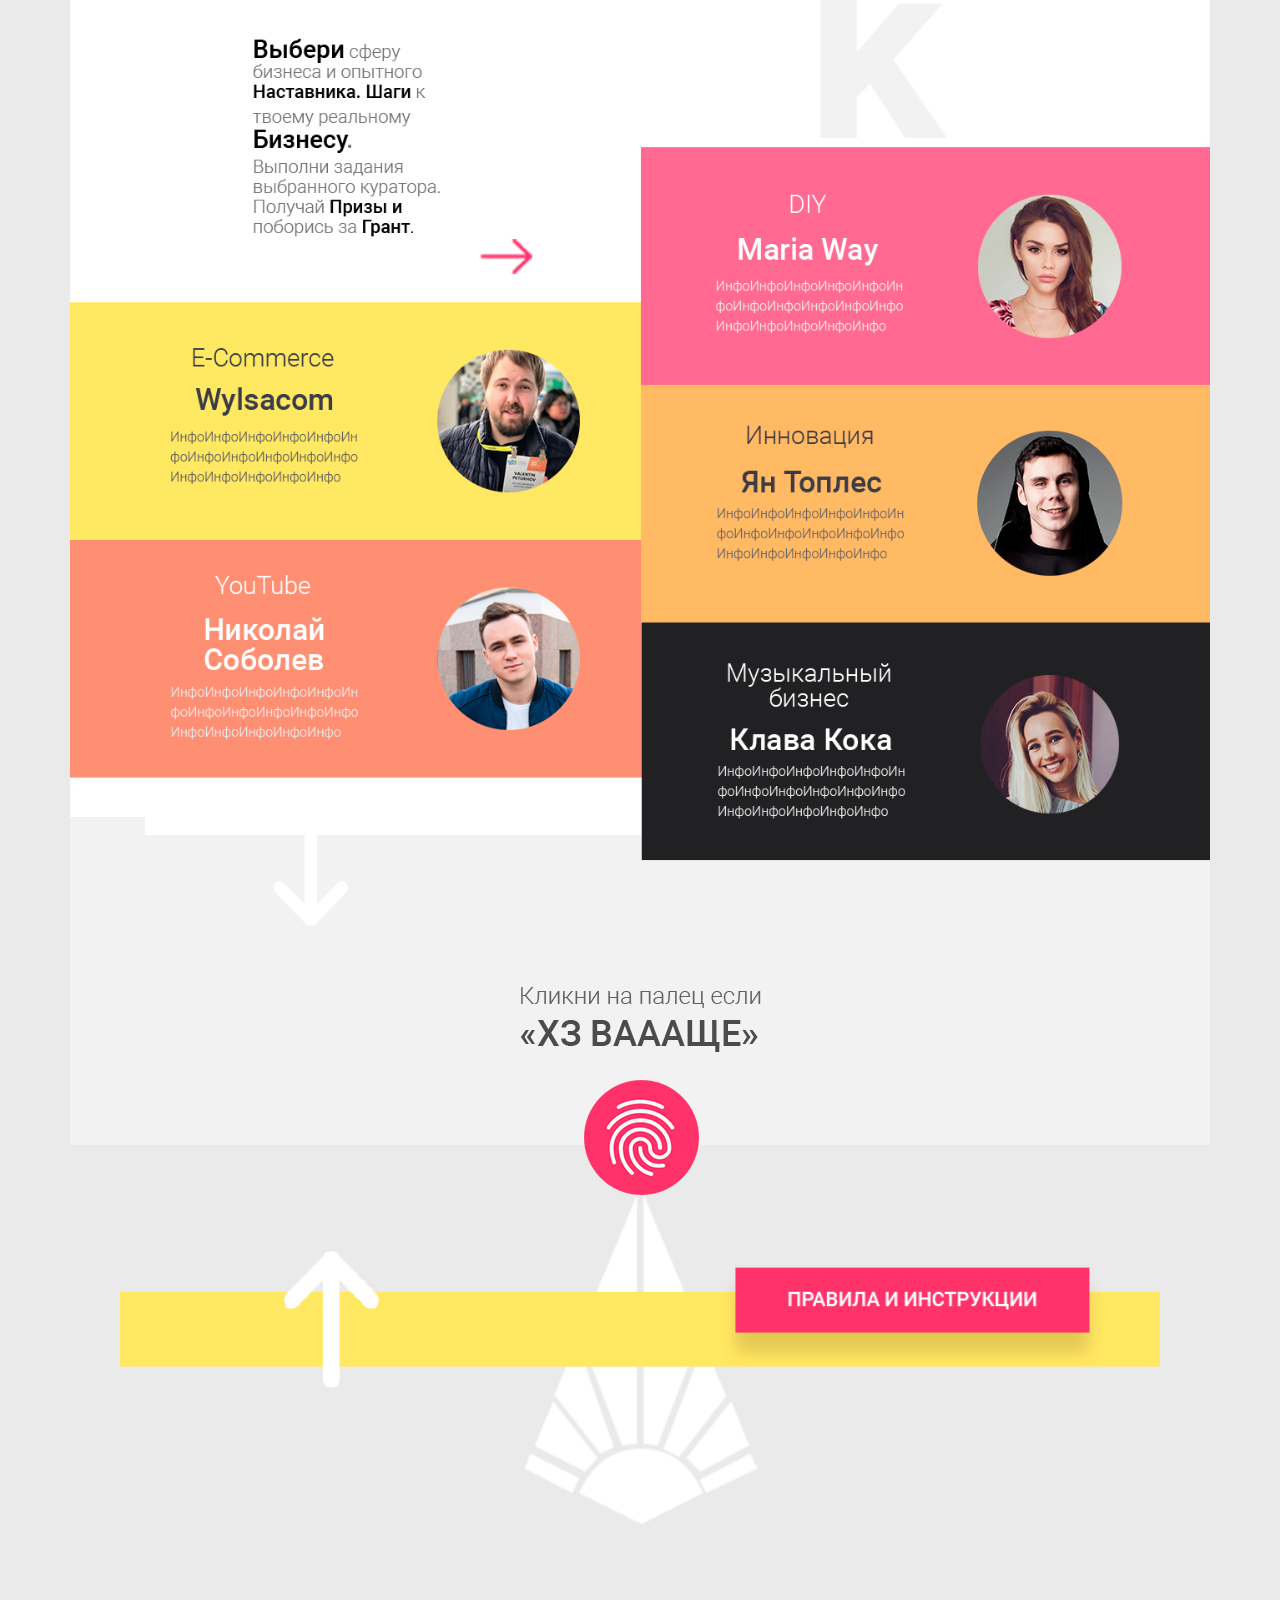
==== commit c794375f: "test_task_captans_adaptive" ====
--- a/index.html
+++ b/index.html
@@ -1,153 +1,194 @@
-<!DOCTYPE html>
-<html>
- <head>
-     <script type="text/javascript" src="https://ajax.googleapis.com/ajax/libs/jquery/3.2.1/jquery.min.js"></script>
-     
-     <script type="text/javascript" src="js/jquery.validate.min.js"></script>
-      
-     <script type="text/javascript" src="js/myscript.js"></script>
-     
-  <meta charset="utf-8" />
-  <title>HTML5</title>
-     <link rel="stylesheet" href="styles.css">
-     
-     <link href="media-queries.css" rel="stylesheet" type="text/css">
-     
-     <link href="media-queries-phone.css" rel="stylesheet">
-     
-  <!--[if IE]>
-   <script src="http://html5shiv.googlecode.com/svn/trunk/html5.js"></script>
-  <![endif]-->
-  <style>
-   article, aside, details, figcaption, figure, footer,header,
-   hgroup, menu, nav, section { display: block;}
-  </style>
- </head>
- <body>
-     
-     <div class="hamburger-header layout-positioner">
-     <button class="hamburger"><img src="img/icon-menu.png"></button>
-     <button class="cross"><img src="img/icon-cross.png"></button>
-     </div>
-     
-     <div class="menu-mobile layout-positioner">
-         <ul>
-             <a href="#"><li>ГЛАВНАЯ</li></a>
-             <a href="#"><li>ФОТО И ВИДЕО</li></a>
-             <a href="#"><li>ФОРМА ОТЗЫВА</li></a>
-             <a href="#"><li>HTML ACADEMY</li></a>
-         </ul>
-     </div>
-     
-     <div class="header">
-         
-         <!--- LINES -->
-         <span class="lines" id="line1"><img src="img/line.png"></span>
-         <span class="lines" id="line2"><img src="img/line.png"></span>
-         <span class="lines" id="line3"><img src="img/line.png"></span>
-         
-         <span class="lines" id="line1-tablet"><img src="img/line-tablet.png"></span>
-         <span class="lines" id="line2-tablet"><img src="img/line-tablet.png"></span>
-         <span class="lines" id="line3-tablet"><img src="img/line-tablet.png"></span>
+<!DOCTYPE html PUBLIC "-//W3C//DTD XHTML 1.0 Transitional//EN" "http://www.w3.org/TR/xhtml1/DTD/xhtml1-transitional.dtd">
+<html xmlns="http://www.w3.org/1999/xhtml">
+<head>
+	<meta http-equiv="Content-Type" content="text/html; charset=utf-8"/>
+	<meta name="viewport" content="width=device-width, initial-scale=1.0"/>
+	<title>Верстка PSD</title>
+	<link href="https://fonts.googleapis.com/css?family=Roboto:400,500i" rel="stylesheet">
+	<link rel="stylesheet" href="css/style.css">
+	<script type="text/javascript" src="js/jquery-3.2.1.min.js"></script>
+	<link rel="stylesheet" href="/css/bootstrap.css">
+<script src="/js/bootstrap.min.js"></script>
+<link rel="stylesheet" href="https://www.w3schools.com/w3css/4/w3.css">
+<script src="js/jquery.fittext.js"></script>
+</head>
+<body>
+
+	<!--Pop-up Авторизация-->
+   
+    <div id="wrapper">
+       <div id="popup" class="pop-up_1">
+        <div id="header">
+            <div class="container clearfix">
+                <h2>Авторизация</h2>
+            </div>
+        </div>
+        
+        <div id="home">
+            <div class="container clearfix">
+               
+                <button class="btn">Вход через Вконтакте</button>
+                <img id="logo" src="img/vk-logo.png">
+                <img onclick="auth()" id="cross" src="img/cross.png">
+                <ul id="inputs">
+                    <li class="lbl"><label for="#input1">Ваш email</label></li>
+                    <li class="npt"><input type="email"></li>
+                    <li class="pw"><label for="#input2">Пароль</label></li>
+                    <li><input type="password"></li>
+                    
+                    <li class="checkbox"><input id="chk1" type="checkbox"><label for="chk1"></label><span>Запомнить меня</span></li>
+                    <li class="checkbox"><input id="chk2" type="checkbox">
+                    <label for="chk2"></label><span>Чужой Компьютер</span></li>
+                </ul>
+                <button class="btn1">ВОЙТИ</button>
+            </div>
+        </div>
+    </div>
     
-     
-         <!--- HEADER MENU -->
-         
-     <div class="menu layout-positioner">
-         <div class="menu main"><a href=#>Главная</a></div>
-         <div class="menu media"><a href=#>Фото и Видео</a></div>
-         <div class="menu academy"><a href=#>HTML Academy</a></div>
-         <div class="menu reply"><a href=#>Форма Отзыва</a></div>
-         <div class="logo"><img src="img/logotype-desktop.png"></div>
-         <div class="logo-mobile"><img src="img/logotyle-mobile.png"></div></div>
-     </div>
-     <div class="sedona-image layout-positioner"><img src="img/sedona-form-desktop.jpg"></div>
-     
-     <!-- RATES FORM AND START DESCRIPTION -->
-     
-     <div class="content layout-positioner"><b>Оставьте свой отзыв</b><br>
-         <span class="content text-desc">Помогите нашим отелям стать лучше! оставьте отзыв о них,<br> а также о посещенных вами достопримечательностях</span><br>
-         <div class="content-row">
-             <div class="content rate"><span>Ваше Общее Впечатление:</span><br>
-         <div class="content rate-form l">
-             <ul>
-             <form name="rates" action="handler.php">
-                 <li></li>
-                 <div class="radio1"><input type="radio" name="rate1" value="grate" id="radio1" checked>
-                     <label for="radio1"></label><b>Скорее положительное</b></div><br>
-                 <li></li>
-                 <div class="radio2"><input type="radio" name="rate1" value="brate" id="radio2">
-                     <label for="radio2"></label><b>Скорее отрицательное</b></div><br>
-                 <li></li>
-                 <div class="radio3"><input type="radio" name="rate1" value="mrate" id="radio3">
-                     <label for="radio3"></label><b>Затрудняюсь ответить<br></b></div>
-             </form>
-             </ul>
-         </div>
-         </div>
-             
-             <!-- NAME FORM -->
-             
-             <div class="content name"><span>Представьтесь:</span><br>
-         <div class="content name-form">
-             <form id="nameform" name="name-post" method="post" action="handler.php">
-                 <label for="name1"><b>Имя<sup>*</sup>:</b></label><input type="text" size="40" id="name1" ><br>
-             <b>Фамилия<sup>*</sup>:</b><input type="text" size="40" id="lastname"><label for="middlename"><br>
-                 <b>Отечество<sup>*</sup>:</b></label><input type="text" size="20" id="middlename"><br>
-         </form>
-         </div>
-         </div>
-         </div>
-         
-         <!--CONTACTS -->
-         
-     <div class="content contacts">
-         <div class="contact-info-text">Контактная информация:</div>
-      <form class="cmxform" id="contact-form" method="get" action="">   
-     <div class="content telephone-form"><span class="device-version">Контактный телефон<sup>*</sup></span>
-         <b>Телефон<sup>*</sup>:</b><textarea id="tel-textarea" rows="2" cols="30" placeholder="Введите телефон" required digits></textarea><img src="img/phone.png"></div>
-         <div class="content email-form"><span><b>Электронная почта<sup>*</sup>:</b></span><textarea id="email-textarea" rows="2" type="email" cols="30" placeholder="Введите e-mail" required email></textarea><img src="img/mail.png"></div>
-         <div class="content button" id="go"><input type="submit" value="Отправить Отзыв">
-             </div>
-             </form>
-         </div>
-         
-         <!-- SIGHTSEENS -->
-         
-         <div class="content sights"><span class="content intro-text">Посещенные<br> достопримечательности:</span>
-         <div class="content sight-form">
-         <form name="post-sights" method="post">
-             <span class="checkbox1">
-                 <input type="checkbox" id="checkbox1" hidden><label for="checkbox1"></label><span class="text">Мост Дьявола</span></span>
-             <span class="checkbox2">
-                 <input type="checkbox" id="checkbox2" hidden><label for="checkbox2"></label><span class="text">Гора-Колокол</span></span>
-             <span class="checkbox3">
-                 <input type="checkbox" id="checkbox3" hidden><label for="checkbox3"></label><span class="text">Слайд-Парк</span></span>
-             <span class="checkbox4">
-                 <input type="checkbox" id="checkbox4" hidden><label for="checkbox4"></label><span class="text">Красные Скалы</span></span></form></div>
-         </div>
-         
-         <!-- DESCRIPTION TEXTAREA -->
-         
-         <div class="content emotions"><span class="text-intro">Опишите свои эмоции</span>
-         <div class="content emotions-form"><textarea rows="10" cols="50" placeholder="Опишите подробно все свои восторги"></textarea></div>
-             <div class="content text-3">* - Обязательные поля</div><br>
-     </div>
-     </div>
-     
-     <!-- FOOTER -->
-     
-     <div class="footer layout-positioner">
-         <div class="footer text-1">#VISITSEDONA</div>
-         <div class="footer text-2">РАЗРАБОТАНО</div>
-         <div class="footer social">
-     <div class="footer icon-1"><img src="img/icon-twitter.png"></div>
-     <div class="footer icon-2"><img src="img/icon-facebook.png"></div>
-     <div class="footer icon-3"><img src="img/icon-youtube.png"></div>
-         </div>
-     <div class="footer icon-4"><img src="img/htmlacademy.png"></div>
-     </div>
-     
-     <!-- POP-UP WINDOW -->
- </body>
+    <!--Popup-reg-->
+    
+    <div id="popup1" class="pop-up_2">
+        <div id="header">
+            <div class="container clearfix">
+                <h2>Авторизация</h2>
+            </div>
+        </div>
+        
+        <div id="home">
+            <div class="container clearfix">
+               
+                <button class="btn">Вход через Вконтакте</button>
+                <img id="logo" src="img/vk-logo.png">
+                <img onclick="auth1()" id="cross" src="img/cross.png">
+                   <ul class="reg-form"> 
+                   <button class="btn2">У меня нет аккаунта вконтакте</button>
+                    <li class="checkbox"><input id="chk1" type="checkbox"><label for="chk1"></label><span>Принимаю правила конкурса</span></li>
+                    <li class="checkbox"><input id="chk2" type="checkbox">
+                    <label for="chk2"></label><span>Согласен с политикой обработки <br>персональных данных</span></li>
+                </ul>
+                <button class="btn1">ВОЙТИ</button>
+            </div>
+        </div>
+    </div>
+    
+    
+    <div class="container-big">
+        <div class="header-main">
+           <div class="container clearfix">
+           <h2 class="h2-font">Конкурс</h2>
+            <h1 class="h1-font">#kапитаны.</h1>
+            <p id="pt">свой первый бизнес</p>
+            <img class="img-responsive" id="video-img" src="img/video.png">
+            <button id="button-login" onclick="auth()">вход</button>
+            <button onclick="auth1()" id="button-reg">Регистрация</button>
+        </div>
+    </div>
+    
+    <div class="container clearfix">
+        <div class="prizes">
+          <h1 id="prize-heading">Призы.</h1>
+        </div>
+           
+            
+        </div>
+    
+        <div class="container-big"> 
+      <div id="carouselExampleIndicators" class="carousel slide" data-ride="carousel" style="background-color:#eaeaea;">
+  <ol class="carousel-indicators">
+   <img src="img/button-long.png" style="width:51px;height:15px;">
+    <li data-target="#carouselExampleIndicators" data-slide-to="0" class="active"></li>
+    <li data-target="#carouselExampleIndicators" data-slide-to="1"></li>
+    <li data-target="#carouselExampleIndicators" data-slide-to="2"></li>
+  </ol>
+  <div class="carousel-inner" role="listbox">
+    <div class="carousel-item active">
+      <img class="d-block img-fluid" src="/img/prize.png" alt="First slide">
+    </div>
+    <div class="carousel-item">
+      <img class="d-block img-fluid" src="/img/prize.png" alt="Second slide">
+    </div>
+    <div class="carousel-item">
+      <img class="d-block img-fluid" src="/img/prize.png" alt="Third slide">
+    </div>
+  </div>
+  <a class="carousel-control-prev" href="#carouselExampleIndicators" role="button" data-slide="prev">
+    <span class="carousel-control-prev-icon" aria-hidden="true"></span>
+    <span class="sr-only">Previous</span>
+  </a>
+  <a class="carousel-control-next" href="#carouselExampleIndicators" role="button" data-slide="next">
+    <span class="carousel-control-next-icon" aria-hidden="true"></span>
+    <span class="sr-only">Next</span>
+  </a>
+</div>
+        </div>
+          
+           
+            
+            <div class="container blog">
+                <img class="blogers" src="img/blogers.png">
+            </div>
+            
+            <div class="container clearfix">
+                <div class="finger">
+                    <img src="img/logo-group-bottom.png" style="width:100%;max-width:241px;max-height:208px;position:relative;top:110px">
+                </div>
+        </div>
+                <div class="container">
+                <div class="logo-bottom">
+                    <img src="img/logo-white-bottom.png" style="width:100%">
+                </div>
+                </div>
+        </div>
+    </div>
+       
+    <script type="text/javascript">
+        
+         function auth() {
+    var x = document.getElementById("popup");
+    if (x.style.display === "none") {
+        x.style.display = "block";
+    } else {
+        x.style.display = "none";
+    };
+};
+        
+        function auth1() {
+            var x = document.getElementById("popup1");
+    if (x.style.display === "none") {
+        x.style.display = "block";
+    } else {
+        x.style.display = "none";
+    };
+};
+        
+        var slideIndex = 1;
+showDivs(slideIndex);
+
+function plusDivs(n) {
+  showDivs(slideIndex += n);
+}
+
+function currentDiv(n) {
+  showDivs(slideIndex = n);
+}
+
+function showDivs(n) {
+  var i;
+  var x = document.getElementsByClassName("prize");
+  var dots = document.getElementsByClassName("dots");
+  if (n > x.length) {slideIndex = 1}    
+  if (n < 1) {slideIndex = x.length}
+  for (i = 0; i < x.length; i++) {
+     x[i].style.display = "none";  
+  }
+  for (i = 0; i < dots.length; i++) {
+     dots[i].className = dots[i].className.replace(" dot-red", "");
+  }
+  x[slideIndex-1].style.display = "block";  
+  dots[slideIndex-1].className += " dot-red";
+}
+
+        
+    </script>
+</body>
 </html>
--- a/css/style.css
+++ b/css/style.css
@@ -0,0 +1,545 @@
+html, body, div, span, applet, object, iframe,
+h1, h2, h3, h4, h5, h6, p, blockquote, pre,
+a, abbr, acronym, address, big, cite, code,
+del, dfn, em, img, ins, kbd, q, s, samp,
+small, strike, strong, sub, sup, tt, var,
+b, u, i, center,
+dl, dt, dd, ol, ul, li,
+fieldset, form, label, legend,
+table, caption, tbody, tfoot, thead, tr, th, td,
+article, aside, canvas, details, embed,
+figure, figcaption, footer, header, hgroup,
+menu, nav, output, ruby, section, summary,
+time, mark, audio, video {
+	margin: 0;
+	padding: 0;
+	border: 0;
+	font-size: 100%;
+	font: inherit;
+	vertical-align: baseline;
+}
+html {
+	  height: 100%;
+	 }
+body {
+	  height: 100%;
+	  font: 14px/18px 'Times New Roman', Times, sans-serif;
+	  background-color: #f2f2f2;
+      }
+ol, ul {
+	    list-style: none;
+        }
+* {
+	margin: 0;
+	padding: 0;
+	outline: none;
+
+	-webkit-box-sizing: border-box;
+	-moz-box-sizing: border-box;
+	box-sizing: border-box;
+}
+
+
+
+a, a:hover {
+	text-decoration: none;
+}
+
+.clearfix:before,
+.clearfix:after {
+				 content: " ";
+				 display: table;
+}
+
+.clearfix:after {
+	clear: both;
+}
+
+.left {
+	float: left;
+}
+.right{
+	float: right;
+}
+
+.container {
+   background-color:#fff;
+    max-width:1186px;
+    margin:0 auto;
+}
+
+.container-big {
+    max-width:1366px;
+    margin-right: auto;
+  margin-left: auto;
+  padding-right: 15px;
+  padding-left: 15px;
+  width: 100%;
+    background-color:#eaeaea;
+}
+
+.container-big-gr {
+    width:1366px;
+    background-color:#eaeaea;
+    margin:0 auto;
+}
+
+
+#cross {
+    position:relative;
+    left:260px;
+}
+
+
+#home {
+    height:685px;
+    text-align:center;
+    padding-top:137px;
+}
+
+.btn {
+    position:relative;
+    left:20px;
+    display:inline-block;
+    padding:23px 102px;
+    background-color:#44678d;
+    color:#fff;
+    font-size:16px;
+    font-family: 'Roboto', sans-serif;
+    font-weight:400;
+    cursor:pointer;
+    border:0px;
+}
+
+.reg-form li {
+    font-family: 'Roboto',sans-serif;
+    left:-40px;
+}
+
+.reg-form li:last-child {
+    left:-28px;
+}
+
+.reg-form span {
+    text-align:left;
+}
+
+.btn2 {
+    box-shadow: 0 0 90px;
+    position:relative;
+    left:-18px;
+    margin-top:20px;
+    display:inline-block;
+    padding:23px 69px;
+    background-color:#fff;
+    color:black;
+    font-size:16px;
+    font-family: 'Roboto', sans-serif;
+    font-weight:400;
+    cursor:pointer;
+    border:0px;
+}
+#logo {
+    bottom:-5px;
+    left:-320px;
+    position:relative;
+    cursor: pointer;
+}
+
+#inputs {
+    font-family: 'Roboto',sans-serif;
+    color:#b6b6b6;
+    padding-top:71px;
+    text-transform:uppercase;
+}
+
+#inputs .lbl {
+    position:relative;
+    left:-115px;
+    font-weight:300;
+    font-size:20pt;
+    padding-bottom:10px;
+}
+
+.pw {
+    position:relative;
+    font-weight:300;
+    font-size:20pt;
+    padding-bottom:10px;
+    position:relative;
+    left:-133px;
+}
+
+.npt {
+    padding-bottom:30px;
+}
+
+input {
+    text-align:left;
+    border-left:0px;
+    border-right:0px;
+    border-top:0px;
+    border-bottom:2px solid gray;
+    font-family:300, 'Roboto',sans-serif;
+    font-size:20pt;
+    padding:22px;
+    padding-bottom:10px;
+    padding-left:10px;
+}
+
+.h2-font {
+    font-size:30pt;
+    text-transform: uppercase;
+    font-weight: 500;
+position:relative;
+    top:100px;
+    right:340px;
+}
+
+.h1-font {
+    font-size:150pt;
+    position:relative;
+    right:100px;
+}
+
+#pt {
+    font-size:24pt;
+    color:gray;
+}
+
+#play {
+    position:relative;
+    right:520px;
+    bottom:150px;
+    
+    cursor: pointer;
+}
+
+.btn1 {
+    margin-top:57px;
+    margin-bottom:37px;
+    margin-right:40px;
+    font-family: 'Roboto',sans-serif;
+    padding:22px 117px;
+    background-color:#ff3668;
+    border:0px;
+    color:#fff;
+    cursor:pointer;
+    box-shadow: 0px 10px 40px #d2d2d2;
+}
+
+#rules {
+    position:absolute;
+   
+    width:50%;
+    max-width:347px;
+    max-height:91px;
+    cursor:pointer;
+}
+
+.checkbox {
+    position:relative;
+    left:-75px;
+    margin-top:55px;
+}
+.checkbox:last-child {
+    left:-67px;
+    margin-top:43px;
+}
+
+.checkbox label {
+    padding-left:47px;
+}
+
+input[type="checkbox"] {
+    display:none;
+}
+
+input[type="checkbox"] + label {
+    display:inline-block;
+    padding:0px;
+    width:27px;
+    height:27px;
+    border:1px solid #d2d2d2;
+    cursor:pointer;
+    vertical-align: middle;
+    background:url(/img/tick.png) center no-repeat;
+    transition:all .2s;
+}
+
+input[type="checkbox"]:checked + label {
+    background: url(/img/tick.png) -19px top no-repeat;
+}
+
+span {
+    padding-left:48px;
+}
+
+.pop-up_1 {
+    z-index:2;
+    position:sticky;
+    top:-40px;
+    left:218px;
+    display:none;
+}
+
+.pop-up_1 .show {
+    visibility: visible;
+    -webkit-animation: fadeIn 1s;
+    animation: fadeIn 1s
+}
+
+.pop-up_2 {
+     z-index:2;
+    position:sticky;
+    top:-40px;
+    left:218px;
+    display:none;
+}
+
+#hamburger {
+    position:relative;
+    top:-660px;
+    right:70px;
+}
+
+#button-long {
+    position:fixed;
+    bottom:300px;
+    
+    
+}
+
+#smiley {
+    position:relative;
+    top:-660px;
+    left:1028px;
+}
+
+#fab {
+    position:relative;
+    top:-570px;
+    left:940px;
+}
+
+#col-logo {
+    position:relative;
+    top:-550px;
+    left:830px;
+}
+
+.header-main {
+    text-align:center;
+    font-family:'Roboto',sans-serif;
+}
+
+
+.header-main #video-img {
+    width:100%;
+    height:auto;
+    margin:0 auto;
+    max-width:883px;
+    max-height:386px;
+}
+
+#video-block {
+    width:100%;
+    max-width:943px;
+    max-height:68px;
+}
+
+#button-login {
+    text-transform:uppercase;
+    background-color:#fce76c;
+    border:0;
+    font-family:'Roboto',sans-serif;
+    font-size:24px;
+  margin-top:-30px;
+    padding:10px 210px;
+    padding-right:732px;
+    max-width:942px;
+    width:100%;
+    cursor:pointer;
+}
+
+#button-login:hover {
+   color:white;
+    transition:all .4s;
+}
+
+.prev {
+    display:inline-flex;
+    justify-content: flex-start;
+    left:100px;
+    bottom:-580px;
+    max-width:25px;
+    max-height:47px;
+    width:100%;
+   height:auto;
+}
+
+
+.dot-gray {
+    width:15px;
+    height:15px;
+    border:0px;
+    background-color:transparent;
+    background-image:url(/img/button.png);
+    background-repeat:no-repeat;
+    background-position: center;
+}
+
+.dot-long {
+    width:51px;
+    height:15px;
+    margin-bottom:6px
+}
+
+.dot-red {
+    border:0px;
+    background-color:transparent;
+    background-image:url(/img/buton-active.png);
+    background-repeat:no-repeat;
+    background-position: center;
+}
+
+#button-reg {
+    max-width:367px;
+    max-height:65px;
+    width:100%;
+    height:auto;
+    text-transform:uppercase;
+    color:#fff;
+    border:0;
+    font-family:'Roboto',sans-serif;
+    font-size:24px;
+    position:relative;
+    top:-70px;
+    left:240px;
+    padding:11px 80px;
+    background-color:#ff3668;
+    cursor:pointer;
+}
+
+#button-reg:hover {
+    background-color:#fc6c90;
+    transition:all .4s;
+}
+
+.prizes {
+     text-align:center;
+    font-family:'Roboto',sans-serif;
+}
+
+.prizes h1 {
+    float:left;
+    font-style:normal;
+    font-weight: 700;
+    font-size:100pt;
+    margin-top:;
+}
+
+
+
+.prize {
+    width:100%;
+    background-color:#f2f2f2;
+}
+
+.people {
+    font-size:15pt;
+    display:block;
+    width:595px;
+    height:374px;
+    font-family:'Roboto',sans-serif;
+}
+
+.people p {
+    margin-top:65px;
+    width:200px;
+    margin-left:130px;
+        
+}
+
+.people #k {
+    position:relative;
+    left:800px;
+    top:-270px;
+}
+
+
+
+#wylsa {
+ max-width:681px;
+    max-height:285px;
+    width:50%;
+    height:auto;
+    float:left;
+}
+
+#sobol {
+    max-width:681px;
+    max-height:285px;
+    width:50%;
+    height:auto;
+    float:left;
+}
+
+#three {
+     max-width:681px;
+    max-height:285px;
+    width:50%;
+    height:auto;
+    
+    float:left;
+}
+
+#four {
+     max-width:681px;
+    max-height:285px;
+    width:50%;
+    height:auto;
+    float:left;
+}
+
+#five {
+     max-width:681px;
+    max-height:285px;
+    width:50%;
+    height:auto;
+    float:right;
+}
+
+.blogers {
+    width:100%;
+}
+.right:last-child {
+}
+
+.finger {
+    background-color:#f2f2f2;
+    padding:60px;
+    z-index: 1;
+    left:0px;
+    top:340px;
+    text-align:center;
+}
+
+.logo-bottom {
+    width:100%;
+    background-color:#eaeaea;
+    height:510px;
+    padding:50px;
+}
+
+.blog {
+    max-height:870px;
+    height:auto;
+    width:100%;
+}
+
+#arrow-red {
+    position:relative;
+    bottom:80px;
+    left:250px;
+}
